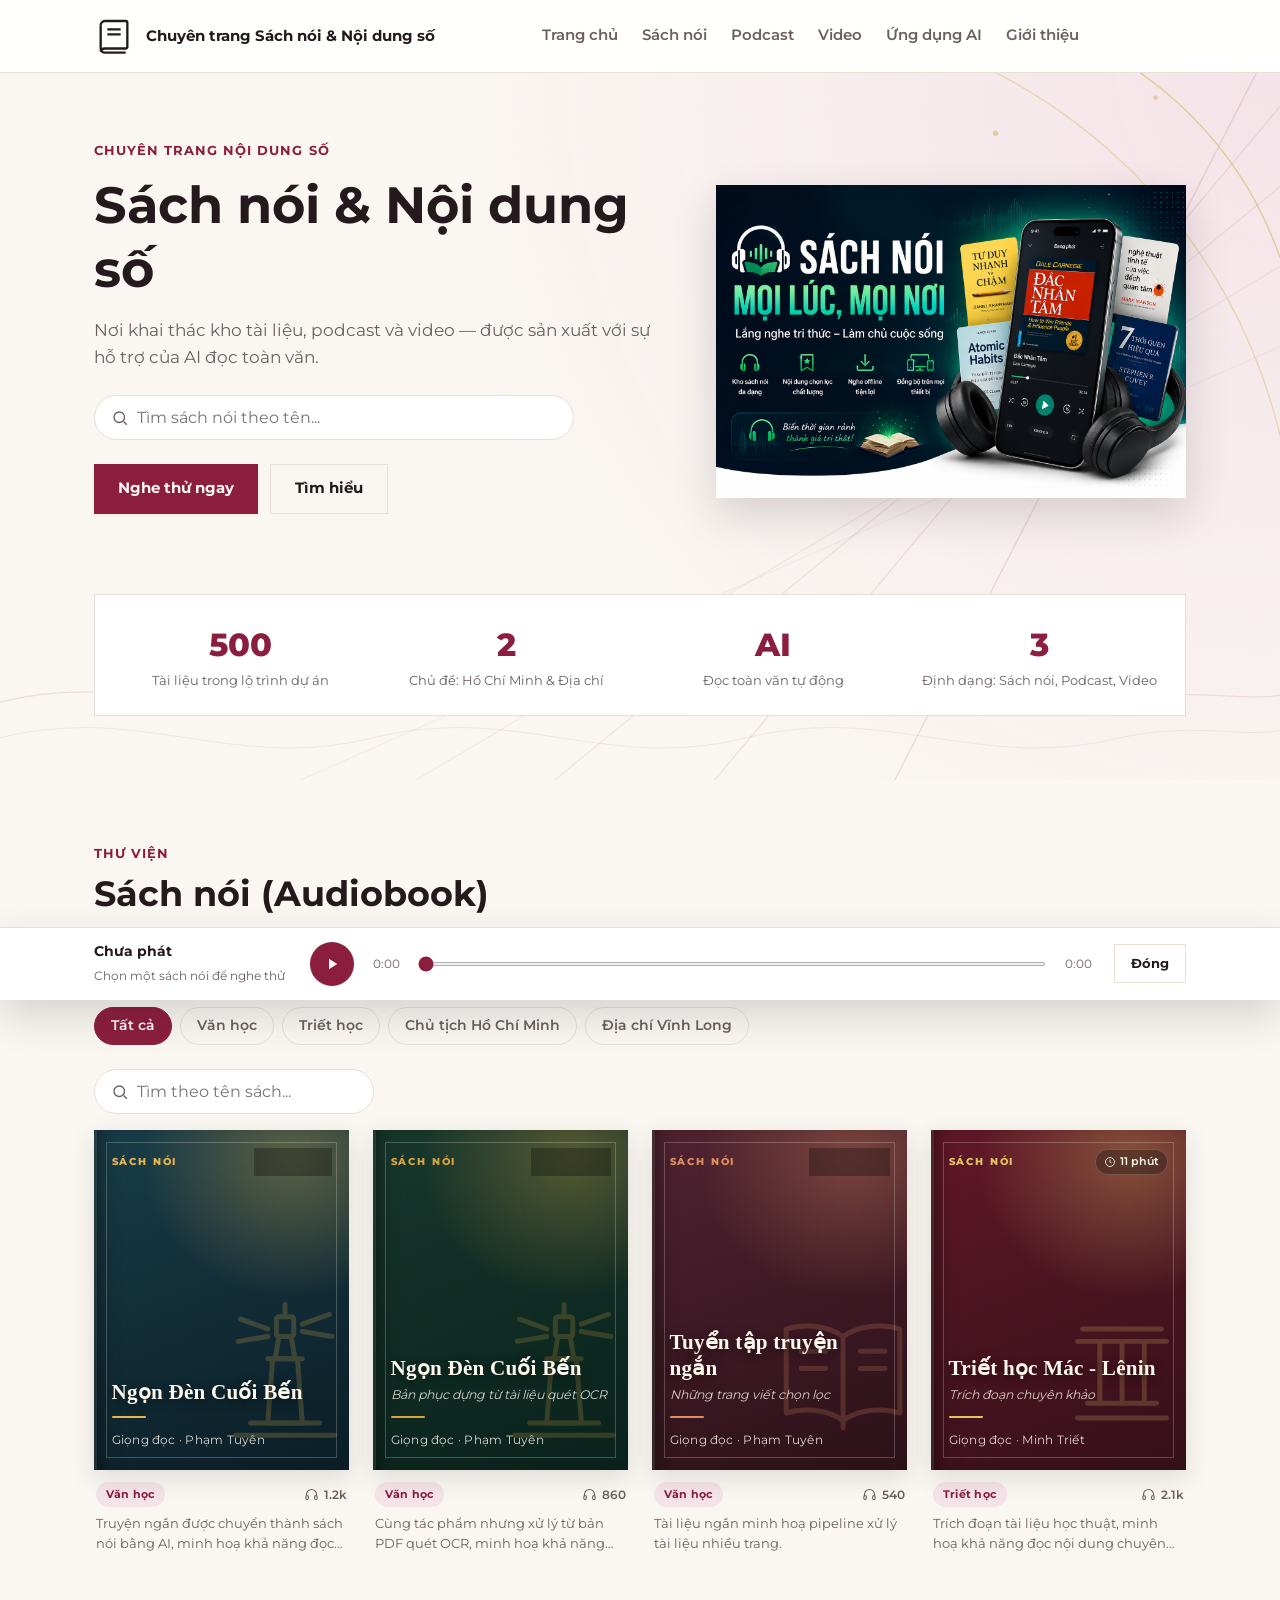
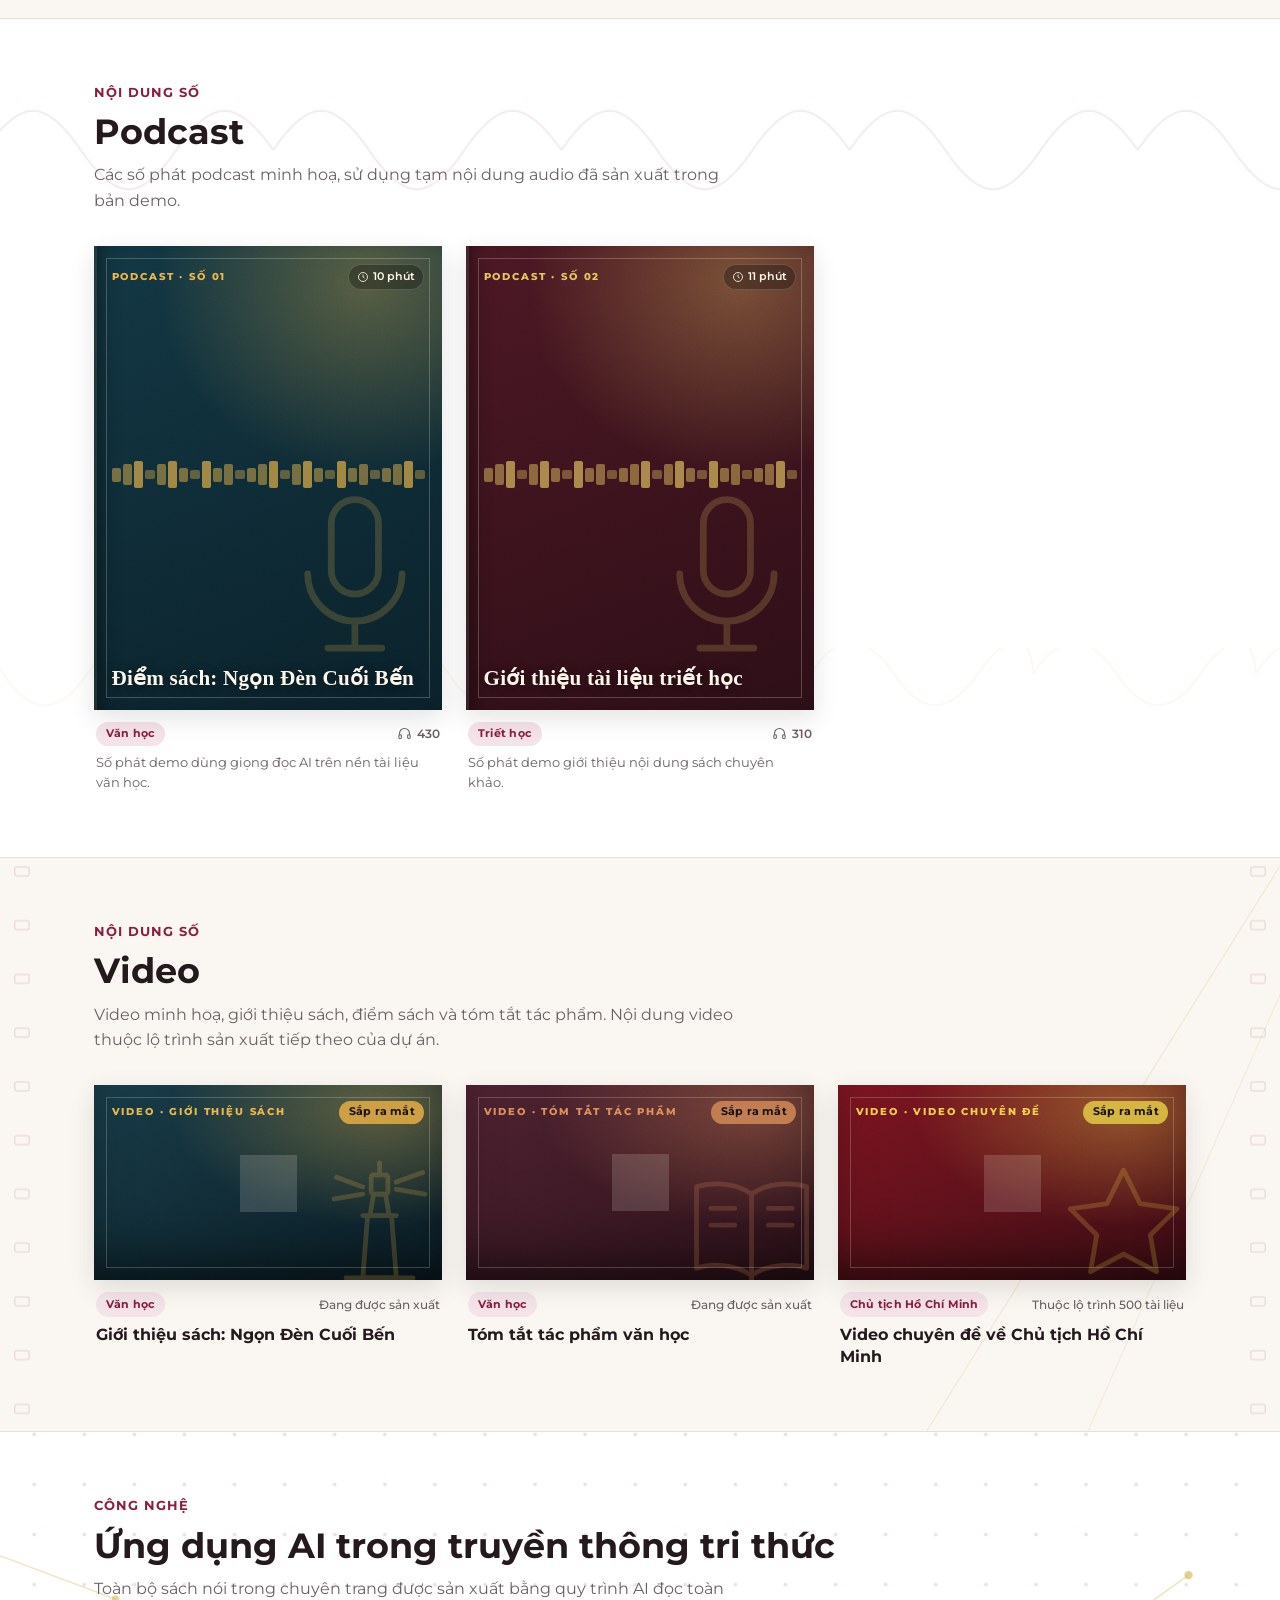
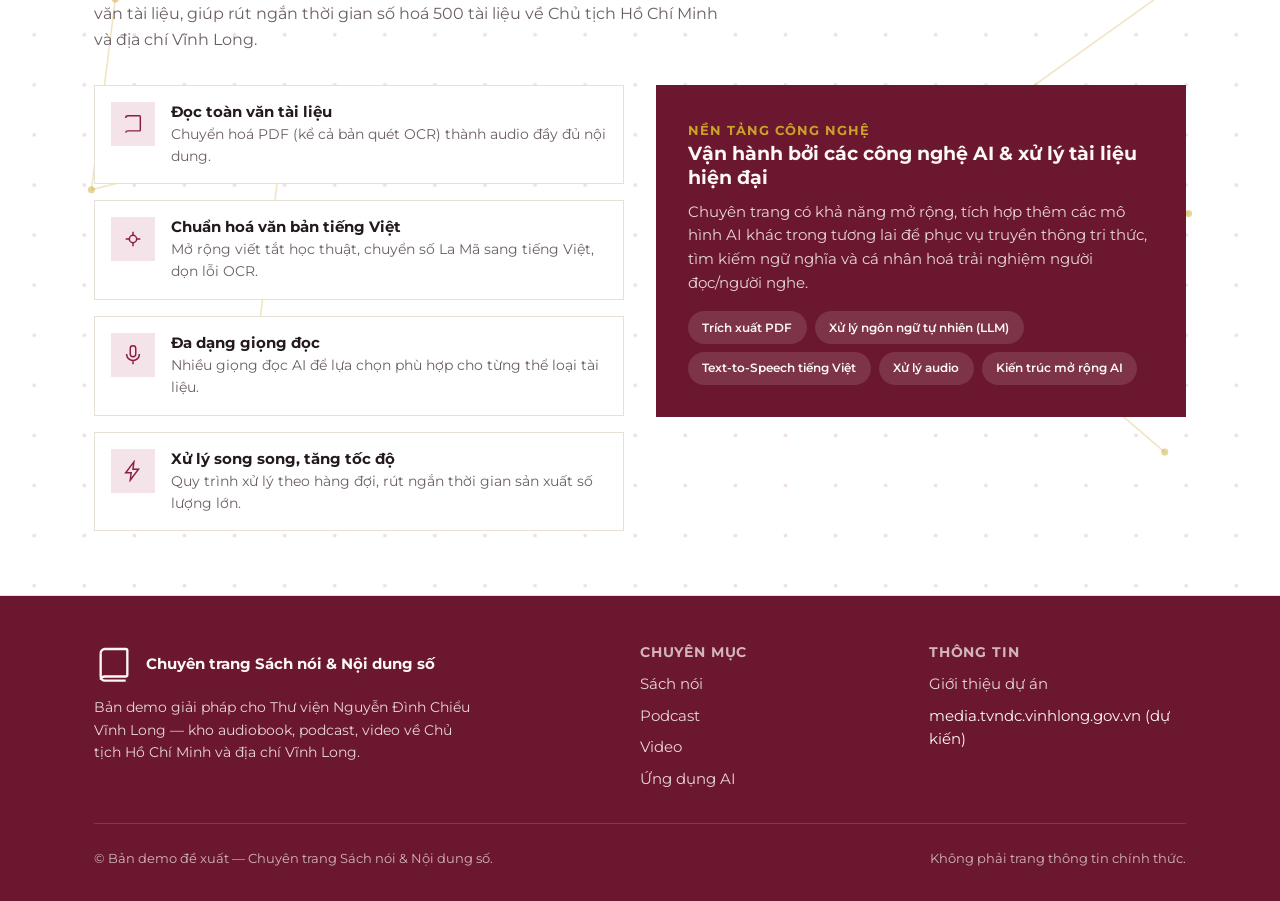
==== client/index.html @ 2b3fe074 "Initial commit: PDF-to-audiobook pipeline + Chuyên trang Sách nói web demo - application/: Python pi" ====
<!doctype html>
<html lang="vi">
  <head>
    <meta charset="UTF-8" />
    <meta name="viewport" content="width=device-width, initial-scale=1.0" />
    <title>Chuyên trang Sách nói & Nội dung số | Thư viện Nguyễn Đình Chiểu Vĩnh Long</title>
    <meta
      name="description"
      content="Bản demo Chuyên trang Sách nói & Nội dung số: thư viện audiobook, podcast, video và ứng dụng AI đọc toàn văn tài liệu."
    />
    <link rel="stylesheet" href="assets/css/base.css" />
    <link rel="stylesheet" href="assets/css/layout.css" />
    <link rel="stylesheet" href="assets/css/components.css" />
    <link rel="stylesheet" href="assets/css/public.css" />
  </head>
  <body>
    <header class="site-header">
      <div class="container">
        <a href="#" class="brand">
          <svg
            class="brand-logo"
            viewBox="0 0 24 24"
            fill="none"
            stroke="currentColor"
            stroke-width="1.4"
          >
            <path d="M4 5.5A2.5 2.5 0 0 1 6.5 3H19a1 1 0 0 1 1 1v14.5a1 1 0 0 1-1 1H6.5A2.5 2.5 0 0 0 4 21.5" />
            <path d="M4 5.5v14A2.5 2.5 0 0 0 6.5 22H19" />
            <path d="M8 8h8M8 11h8" />
          </svg>
          <span class="brand-text">
            <strong>Chuyên trang Sách nói &amp; Nội dung số</strong>
          </span>
        </a>

        <nav class="main-nav" id="main-nav">
          <a href="#trang-chu">Trang chủ</a>
          <a href="#sach-noi">Sách nói</a>
          <a href="#podcast">Podcast</a>
          <a href="#video">Video</a>
          <a href="#ung-dung-ai">Ứng dụng AI</a>
          <a href="#gioi-thieu">Giới thiệu</a>
        </nav>

        <div class="header-actions">
          <button class="nav-toggle" id="nav-toggle" aria-label="Mở menu">
            <svg viewBox="0 0 24 24" fill="none" stroke="currentColor" stroke-width="1.8" width="22" height="22">
              <path d="M4 6h16M4 12h16M4 18h16" />
            </svg>
          </button>
        </div>
      </div>
    </header>

    <main>
      <!-- HERO -->
      <section class="hero" id="trang-chu">
        <div class="section-bg" aria-hidden="true">
          <svg viewBox="0 0 1440 900" preserveAspectRatio="xMidYMid slice" fill="none">
            <g stroke="var(--color-primary)" stroke-width="1.4">
              <path d="M1440,0 L980,900" opacity="0.14" />
              <path d="M1440,90 L760,900" opacity="0.11" />
              <path d="M1440,180 L560,900" opacity="0.09" />
              <path d="M1440,270 L380,900" opacity="0.07" />
              <path d="M1440,360 L220,900" opacity="0.05" />
            </g>
            <g stroke="var(--color-accent)" stroke-width="1.6">
              <path d="M1180,0 A420,420 0 0 1 1440,260" opacity="0.4" />
              <path d="M980,0 A620,620 0 0 1 1440,460" opacity="0.28" />
            </g>
            <g stroke="var(--color-primary)" stroke-width="1.2">
              <path
                d="M0,760 C160,720 260,800 420,760 C580,720 680,800 840,760 C1000,720 1100,800 1260,760 C1340,742 1400,760 1440,752"
                opacity="0.12"
              />
              <path
                d="M0,800 C160,760 260,840 420,800 C580,760 680,840 840,800 C1000,760 1100,840 1260,800 C1340,782 1400,800 1440,792"
                opacity="0.08"
              />
            </g>
            <g fill="var(--color-accent)">
              <circle cx="1120" cy="120" r="3" opacity="0.4" />
              <circle cx="1220" cy="220" r="2" opacity="0.35" />
              <circle cx="1300" cy="80" r="2.5" opacity="0.4" />
              <circle cx="980" cy="180" r="2" opacity="0.3" />
            </g>
          </svg>
        </div>
        <div class="container hero-inner">
          <div class="hero-copy">
            <span class="eyebrow">Chuyên trang nội dung số</span>
            <h1>Sách nói &amp; Nội dung số</h1>
            <p>
              Nơi khai thác kho tài liệu, podcast và video — được sản xuất với sự hỗ trợ của AI
              đọc toàn văn.
            </p>

            <div class="hero-search">
              <div class="search-box">
                <svg viewBox="0 0 24 24" fill="none" stroke="currentColor" stroke-width="1.8">
                  <circle cx="11" cy="11" r="7" />
                  <path d="m21 21-4.3-4.3" />
                </svg>
                <input
                  id="hero-search"
                  type="text"
                  placeholder="Tìm sách nói theo tên..."
                  aria-label="Tìm kiếm sách nói"
                />
              </div>
            </div>

            <div class="hero-actions" style="margin-top: var(--space-6)">
              <a href="#sach-noi" class="btn btn-primary">Nghe thử ngay</a>
              <a href="#ung-dung-ai" class="btn btn-ghost">Tìm hiểu</a>
            </div>
          </div>

          <div class="hero-art">
            <img
              src="assets/img/cover.png"
              alt="Ứng dụng sách nói — nghe tri thức mọi lúc, mọi nơi"
              loading="lazy"
            />
          </div>
        </div>

        <div class="container">
          <div class="stat-banner stat-row">
            <div class="stat-item">
              <div class="stat-value">500</div>
              <div class="stat-label">Tài liệu trong lộ trình dự án</div>
            </div>
            <div class="stat-item">
              <div class="stat-value">2</div>
              <div class="stat-label">Chủ đề: Hồ Chí Minh &amp; Địa chí</div>
            </div>
            <div class="stat-item">
              <div class="stat-value">AI</div>
              <div class="stat-label">Đọc toàn văn tự động</div>
            </div>
            <div class="stat-item">
              <div class="stat-value">3</div>
              <div class="stat-label">Định dạng: Sách nói, Podcast, Video</div>
            </div>
          </div>
        </div>
      </section>

      <!-- SÁCH NÓI -->
      <section id="sach-noi">
        <div class="section-bg" aria-hidden="true">
          <svg viewBox="0 0 1440 640" preserveAspectRatio="xMidYMid slice" fill="none">
            <g stroke="var(--color-primary)" stroke-width="1.3">
              <path d="M-40,120 A160,160 0 0 1 120,-40" opacity="0.10" />
              <path d="M-40,180 A220,220 0 0 1 180,-40" opacity="0.08" />
              <path d="M-40,240 A280,280 0 0 1 240,-40" opacity="0.06" />
            </g>
            <g stroke="var(--color-primary)" stroke-width="1.3">
              <path d="M1480,520 A160,160 0 0 1 1320,680" opacity="0.10" />
              <path d="M1480,460 A220,220 0 0 1 1260,680" opacity="0.08" />
              <path d="M1480,400 A280,280 0 0 1 1200,680" opacity="0.06" />
            </g>
            <g stroke="var(--color-accent)" stroke-width="1">
              <line x1="0" y1="0" x2="0" y2="60" opacity="0.2" />
              <line x1="14" y1="0" x2="14" y2="46" opacity="0.16" />
              <line x1="28" y1="0" x2="28" y2="34" opacity="0.12" />
            </g>
          </svg>
        </div>
        <div class="container">
          <div class="section-head">
            <span class="eyebrow">Thư viện</span>
            <h2 class="section-title">Sách nói (Audiobook)</h2>
          </div>
          <p class="section-subtitle">
            Danh mục sách nói minh hoạ, được sản xuất tự động từ tài liệu PDF bằng
            công nghệ AI đọc toàn văn. Chọn một tựa sách để nghe thử.
          </p>

          <div class="chip-row" id="library-chips"></div>

          <div class="section-toolbar">
            <div class="search-box" style="max-width: 320px">
              <svg viewBox="0 0 24 24" fill="none" stroke="currentColor" stroke-width="1.8">
                <circle cx="11" cy="11" r="7" />
                <path d="m21 21-4.3-4.3" />
              </svg>
              <input
                id="library-search"
                type="text"
                placeholder="Tìm theo tên sách..."
                aria-label="Tìm sách nói"
              />
            </div>
          </div>

          <div class="grid grid-4" id="library-grid"></div>
        </div>
      </section>

      <!-- PODCAST -->
      <section id="podcast" class="section-alt">
        <div class="section-bg" aria-hidden="true">
          <svg viewBox="0 0 1440 640" preserveAspectRatio="xMidYMid slice">
            <defs>
              <pattern id="waveTileA" width="220" height="200" patternUnits="userSpaceOnUse">
                <path
                  d="M0,100 C 27,60 46,60 73,100 C 100,140 119,140 146,100 C 173,60 192,60 220,100"
                  fill="none"
                  stroke="var(--color-primary)"
                  stroke-width="1.6"
                />
              </pattern>
              <pattern id="waveTileB" width="170" height="200" patternUnits="userSpaceOnUse">
                <path
                  d="M0,100 C 21,68 42,68 64,100 C 85,132 106,132 128,100 C 149,68 170,68 170,100"
                  fill="none"
                  stroke="var(--color-accent)"
                  stroke-width="1.4"
                />
              </pattern>
            </defs>
            <rect x="0" y="20" width="1440" height="140" fill="url(#waveTileA)" opacity="0.09" />
            <rect x="0" y="480" width="1440" height="140" fill="url(#waveTileB)" opacity="0.08" />
          </svg>
        </div>
        <div class="container">
          <div class="section-head">
            <span class="eyebrow">Nội dung số</span>
            <h2 class="section-title">Podcast</h2>
          </div>
          <p class="section-subtitle">
            Các số phát podcast minh hoạ, sử dụng tạm nội dung audio đã sản xuất
            trong bản demo.
          </p>

          <div class="grid grid-3" id="podcast-grid"></div>
        </div>
      </section>

      <!-- VIDEO -->
      <section id="video">
        <div class="section-bg" aria-hidden="true">
          <svg viewBox="0 0 1440 640" preserveAspectRatio="xMidYMid slice">
            <defs>
              <pattern id="sprocket" width="60" height="60" patternUnits="userSpaceOnUse">
                <rect
                  x="22"
                  y="10"
                  width="16"
                  height="10"
                  rx="2"
                  fill="none"
                  stroke="var(--color-primary)"
                  stroke-width="1.2"
                />
              </pattern>
            </defs>
            <rect x="0" y="0" width="60" height="640" fill="url(#sprocket)" opacity="0.18" />
            <rect x="1380" y="0" width="60" height="640" fill="url(#sprocket)" opacity="0.18" />
            <g stroke="var(--color-accent)" stroke-width="1.4">
              <path d="M1440,0 L1040,640" opacity="0.16" />
              <path d="M1440,140 L1220,640" opacity="0.12" />
            </g>
          </svg>
        </div>
        <div class="container">
          <div class="section-head">
            <span class="eyebrow">Nội dung số</span>
            <h2 class="section-title">Video</h2>
          </div>
          <p class="section-subtitle">
            Video minh hoạ, giới thiệu sách, điểm sách và tóm tắt tác phẩm.
            Nội dung video thuộc lộ trình sản xuất tiếp theo của dự án.
          </p>

          <div class="grid grid-3" id="video-grid"></div>
        </div>
      </section>

      <!-- ỨNG DỤNG AI -->
      <section id="ung-dung-ai" class="section-alt">
        <div class="section-bg" aria-hidden="true">
          <svg viewBox="0 0 1440 640" preserveAspectRatio="xMidYMid slice">
            <defs>
              <pattern id="dotGrid" width="42" height="42" patternUnits="userSpaceOnUse">
                <circle cx="2" cy="2" r="1.6" fill="var(--color-primary)" />
              </pattern>
            </defs>
            <rect x="0" y="0" width="1440" height="640" fill="url(#dotGrid)" opacity="0.14" />
            <g stroke="var(--color-accent)" stroke-width="1.3" fill="none">
              <path d="M120,80 L280,140 L260,300 L420,260 L400,420" opacity="0.28" />
              <path d="M1180,120 L1040,220 L1180,320 L1020,400 L1160,520" opacity="0.28" />
            </g>
            <g fill="var(--color-accent)">
              <circle cx="120" cy="80" r="3.5" opacity="0.5" />
              <circle cx="280" cy="140" r="3" opacity="0.45" />
              <circle cx="260" cy="300" r="3" opacity="0.45" />
              <circle cx="420" cy="260" r="3" opacity="0.45" />
              <circle cx="400" cy="420" r="3" opacity="0.45" />
              <circle cx="1180" cy="120" r="3.5" opacity="0.5" />
              <circle cx="1040" cy="220" r="3" opacity="0.45" />
              <circle cx="1180" cy="320" r="3" opacity="0.45" />
              <circle cx="1020" cy="400" r="3" opacity="0.45" />
              <circle cx="1160" cy="520" r="3" opacity="0.45" />
            </g>
          </svg>
        </div>
        <div class="container">
          <div class="section-head">
            <span class="eyebrow">Công nghệ</span>
            <h2 class="section-title">Ứng dụng AI trong truyền thông tri thức</h2>
          </div>
          <p class="section-subtitle">
            Toàn bộ sách nói trong chuyên trang được sản xuất bằng quy trình AI
            đọc toàn văn tài liệu, giúp rút ngắn thời gian số hoá 500 tài liệu về
            Chủ tịch Hồ Chí Minh và địa chí Vĩnh Long.
          </p>

          <div class="ai-section">
            <div class="ai-feature-list">
              <div class="ai-feature">
                <div class="icon-badge">
                  <svg viewBox="0 0 24 24" fill="none" stroke="currentColor" stroke-width="1.6">
                    <path d="M4 5.5A2.5 2.5 0 0 1 6.5 3H19a1 1 0 0 1 1 1v14.5a1 1 0 0 1-1 1H6.5A2.5 2.5 0 0 0 4 21.5" />
                  </svg>
                </div>
                <div>
                  <h4>Đọc toàn văn tài liệu</h4>
                  <p>Chuyển hoá PDF (kể cả bản quét OCR) thành audio đầy đủ nội dung.</p>
                </div>
              </div>

              <div class="ai-feature">
                <div class="icon-badge">
                  <svg viewBox="0 0 24 24" fill="none" stroke="currentColor" stroke-width="1.6">
                    <path d="M12 4v4M12 16v4M4 12h4M16 12h4" />
                    <circle cx="12" cy="12" r="4" />
                  </svg>
                </div>
                <div>
                  <h4>Chuẩn hoá văn bản tiếng Việt</h4>
                  <p>Mở rộng viết tắt học thuật, chuyển số La Mã sang tiếng Việt, dọn lỗi OCR.</p>
                </div>
              </div>

              <div class="ai-feature">
                <div class="icon-badge">
                  <svg viewBox="0 0 24 24" fill="none" stroke="currentColor" stroke-width="1.6">
                    <rect x="9" y="2" width="6" height="12" rx="3" />
                    <path d="M5 11a7 7 0 0 0 14 0M12 18v4" />
                  </svg>
                </div>
                <div>
                  <h4>Đa dạng giọng đọc</h4>
                  <p>Nhiều giọng đọc AI để lựa chọn phù hợp cho từng thể loại tài liệu.</p>
                </div>
              </div>

              <div class="ai-feature">
                <div class="icon-badge">
                  <svg viewBox="0 0 24 24" fill="none" stroke="currentColor" stroke-width="1.6">
                    <path d="M13 2 4 14h6l-1 8 9-12h-6z" />
                  </svg>
                </div>
                <div>
                  <h4>Xử lý song song, tăng tốc độ</h4>
                  <p>Quy trình xử lý theo hàng đợi, rút ngắn thời gian sản xuất số lượng lớn.</p>
                </div>
              </div>
            </div>

            <div class="ai-panel">
              <span class="eyebrow" style="color: var(--color-accent)">Nền tảng công nghệ</span>
              <h3>Vận hành bởi các công nghệ AI &amp; xử lý tài liệu hiện đại</h3>
              <p>
                Chuyên trang có khả năng mở rộng, tích hợp thêm các mô hình AI khác
                trong tương lai để phục vụ truyền thông tri thức, tìm kiếm ngữ nghĩa
                và cá nhân hoá trải nghiệm người đọc/người nghe.
              </p>
              <div class="tech-pill-row">
                <span class="tech-pill">Trích xuất PDF</span>
                <span class="tech-pill">Xử lý ngôn ngữ tự nhiên (LLM)</span>
                <span class="tech-pill">Text-to-Speech tiếng Việt</span>
                <span class="tech-pill">Xử lý audio</span>
                <span class="tech-pill">Kiến trúc mở rộng AI</span>
              </div>
            </div>
          </div>
        </div>
      </section>

      <!-- GIỚI THIỆU -->
      <!-- <section id="gioi-thieu">
        <div class="section-bg" aria-hidden="true">
          <svg viewBox="0 0 1440 640" preserveAspectRatio="xMidYMid slice" fill="none">
            <g stroke="var(--color-primary)" stroke-width="1.3">
              <path
                d="M-60,520 C60,460 140,560 260,500 C380,440 460,540 580,500 C700,460 780,520 860,480"
                opacity="0.1"
              />
              <path
                d="M-60,570 C60,510 140,610 260,550 C380,490 460,590 580,550 C700,510 780,570 860,530"
                opacity="0.08"
              />
              <path
                d="M-60,620 C60,560 140,660 260,600 C380,540 460,640 580,600 C700,560 780,620 860,580"
                opacity="0.06"
              />
            </g>
            <g stroke="var(--color-accent)" stroke-width="1.2">
              <circle cx="1220" cy="140" r="4" opacity="0.3" fill="var(--color-accent)" />
              <circle cx="1220" cy="140" r="40" opacity="0.22" />
              <circle cx="1220" cy="140" r="70" opacity="0.14" />
            </g>
          </svg>
        </div>
        <div class="container">
          <div class="section-head">
            <span class="eyebrow">Về chuyên trang</span>
            <h2 class="section-title">Giới thiệu</h2>
          </div>

          <div class="about-grid">
            <div>
              <p>
                Chuyên trang Sách nói &amp; Nội dung số là hạng mục thuộc dự án số hoá
                của Thư viện Nguyễn Đình Chiểu Vĩnh Long, hướng tới xây dựng kho nội
                dung đa phương tiện (audiobook, podcast, video) về Chủ tịch Hồ Chí
                Minh và địa chí Vĩnh Long, phục vụ nhu cầu tra cứu và học tập của
                cộng đồng.
              </p>
              <p>
                Địa chỉ chuyên trang dự kiến:
                <strong>media.tvndc.vinhlong.gov.vn</strong>
              </p>
            </div>

            <div class="notice-box">
              <strong>Lưu ý:</strong> Đây là bản demo/đề xuất giải pháp, được xây dựng
              để minh hoạ ý tưởng và công nghệ. Đây không phải là cổng thông tin chính
              thức của Thư viện Nguyễn Đình Chiểu Vĩnh Long hay bất kỳ cơ quan nhà
              nước nào. Toàn bộ nội dung, số liệu thống kê hiển thị trong trang chỉ
              mang tính minh hoạ.
            </div>
          </div>
        </div>
      </section> -->
    </main>

    <footer class="site-footer">
      <div class="container">
        <div class="footer-grid">
          <div>
            <div class="brand" style="margin-bottom: var(--space-3)">
              <svg class="brand-logo" viewBox="0 0 24 24" fill="none" stroke="currentColor" stroke-width="1.4">
                <path d="M4 5.5A2.5 2.5 0 0 1 6.5 3H19a1 1 0 0 1 1 1v14.5a1 1 0 0 1-1 1H6.5A2.5 2.5 0 0 0 4 21.5" />
                <path d="M4 5.5v14A2.5 2.5 0 0 0 6.5 22H19" />
              </svg>
              <span class="brand-text">
                <strong>Chuyên trang Sách nói &amp; Nội dung số</strong>
              </span>
            </div>
            <p style="opacity: 0.85; font-size: 0.88rem; max-width: 380px">
              Bản demo giải pháp cho Thư viện Nguyễn Đình Chiểu Vĩnh Long — kho
              audiobook, podcast, video về Chủ tịch Hồ Chí Minh và địa chí Vĩnh Long.
            </p>
          </div>

          <div>
            <h4>Chuyên mục</h4>
            <ul>
              <li><a href="#sach-noi">Sách nói</a></li>
              <li><a href="#podcast">Podcast</a></li>
              <li><a href="#video">Video</a></li>
              <li><a href="#ung-dung-ai">Ứng dụng AI</a></li>
            </ul>
          </div>

          <div>
            <h4>Thông tin</h4>
            <ul>
              <li><a href="#gioi-thieu">Giới thiệu dự án</a></li>
              <li>media.tvndc.vinhlong.gov.vn (dự kiến)</li>
            </ul>
          </div>
        </div>

        <div class="footer-note">
          <span>© Bản demo đề xuất — Chuyên trang Sách nói &amp; Nội dung số.</span>
          <span>Không phải trang thông tin chính thức.</span>
        </div>
      </div>
    </footer>

    <!-- Thanh phát audio cố định -->
    <div class="player-bar" id="player-bar">
      <div class="player-inner">
        <div class="player-info">
          <strong id="player-title">Chưa phát</strong>
          <span id="player-subtitle">Chọn một sách nói để nghe thử</span>
        </div>
        <div class="player-controls">
          <button class="btn btn-icon btn-primary" id="player-play" aria-label="Phát/Tạm dừng">
            <svg viewBox="0 0 24 24" fill="currentColor" width="18" height="18">
              <path d="M8 5v14l11-7z" />
            </svg>
          </button>
          <span class="player-time" id="player-current">0:00</span>
          <input type="range" class="player-seek" id="player-seek" value="0" min="0" max="100" />
          <span class="player-time" id="player-duration">0:00</span>
        </div>
        <button class="btn btn-ghost btn-sm player-close" id="player-close">Đóng</button>
      </div>
      <audio id="player-audio"></audio>
    </div>

    <script src="assets/js/data.js"></script>
    <script src="assets/js/player.js"></script>
    <script src="assets/js/public.js"></script>
  </body>
</html>
---- client/assets/css/base.css ----
/* Montserrat (self-hosted variable font, Latin + Vietnamese) */
@font-face {
  font-family: "Montserrat";
  font-style: normal;
  font-weight: 100 900;
  font-display: swap;
  src: url("../fonts/montserrat-vietnamese.woff2") format("woff2");
  unicode-range: U+0102-0103, U+0110-0111, U+0128-0129, U+0168-0169, U+01A0-01A1,
    U+01AF-01B0, U+0300-0301, U+0303-0304, U+0308-0309, U+0323, U+0329,
    U+1EA0-1EF9, U+20AB;
}

@font-face {
  font-family: "Montserrat";
  font-style: normal;
  font-weight: 100 900;
  font-display: swap;
  src: url("../fonts/montserrat-latin.woff2") format("woff2");
  unicode-range: U+0000-00FF, U+0131, U+0152-0153, U+02BB-02BC, U+02C6, U+02DA,
    U+02DC, U+0304, U+0308, U+0329, U+2000-206F, U+20AC, U+2122, U+2191, U+2193,
    U+2212, U+2215, U+FEFF, U+FFFD;
}

/* Reset */
*,
*::before,
*::after {
  box-sizing: border-box;
  margin: 0;
  padding: 0;
}

html {
  scroll-behavior: smooth;
}

img,
svg {
  display: block;
  max-width: 100%;
}

button {
  font: inherit;
  cursor: pointer;
  border: none;
  background: none;
  color: inherit;
}

a {
  color: inherit;
  text-decoration: none;
}

ul {
  list-style: none;
}

input,
select {
  font: inherit;
}

/* Design tokens */
:root {
  --color-primary: #8b1e3f;
  --color-primary-dark: #6b1730;
  --color-primary-light: #f4e3e8;
  --color-accent: #c9a227;
  --color-accent-dark: #a3801a;

  --color-bg: #faf7f2;
  --color-surface: #ffffff;
  --color-border: #e7e0d6;

  --color-text: #241a1d;
  --color-text-muted: #6b5f62;
  --color-text-inverse: #fdf9f2;

  /* Bo góc chỉ giữ cho: search bar, nút play tròn, badge/chip nhỏ (đều dùng giá trị cứng 999px/50%) */
  --radius-sm: 0;
  --radius-md: 0;
  --radius-lg: 0;

  --shadow-sm: 0 1px 3px rgba(36, 26, 29, 0.08);
  --shadow-md: 0 8px 24px rgba(36, 26, 29, 0.12);
  --shadow-lg: 0 16px 40px rgba(36, 26, 29, 0.16);

  --space-1: 0.25rem;
  --space-2: 0.5rem;
  --space-3: 0.75rem;
  --space-4: 1rem;
  --space-6: 1.5rem;
  --space-8: 2rem;
  --space-12: 3rem;
  --space-16: 4rem;

  --container-width: 1140px;

  --font-base:
    "Montserrat", system-ui, -apple-system, "Segoe UI", Roboto,
    "Helvetica Neue", Arial, sans-serif;
}

@media (prefers-color-scheme: dark) {
  :root {
    --color-bg: #1c1517;
    --color-surface: #241a1d;
    --color-border: #3a2c2f;
    --color-text: #f4ece8;
    --color-text-muted: #b8a9ac;
    --color-primary-light: #3a232a;
  }
}

:root[data-theme="dark"] {
  --color-bg: #1c1517;
  --color-surface: #241a1d;
  --color-border: #3a2c2f;
  --color-text: #f4ece8;
  --color-text-muted: #b8a9ac;
  --color-primary-light: #3a232a;
}

:root[data-theme="light"] {
  --color-bg: #faf7f2;
  --color-surface: #ffffff;
  --color-border: #e7e0d6;
  --color-text: #241a1d;
  --color-text-muted: #6b5f62;
  --color-primary-light: #f4e3e8;
}

body {
  font-family: var(--font-base);
  background: var(--color-bg);
  color: var(--color-text);
  line-height: 1.6;
  -webkit-font-smoothing: antialiased;
}

h1,
h2,
h3,
h4 {
  line-height: 1.25;
  font-weight: 700;
}

.section-title {
  font-size: clamp(1.5rem, 1.2rem + 1.2vw, 2.25rem);
  margin-bottom: var(--space-2);
}

.section-subtitle {
  color: var(--color-text-muted);
  max-width: 640px;
  margin-bottom: var(--space-8);
}

.section-head {
  display: flex;
  flex-direction: column;
  align-items: flex-start;
  gap: var(--space-2);
}

.eyebrow {
  display: inline-block;
  font-size: 0.8rem;
  font-weight: 700;
  letter-spacing: 0.08em;
  text-transform: uppercase;
  color: var(--color-primary);
}
---- client/assets/css/layout.css ----
.container {
  width: 100%;
  max-width: var(--container-width);
  margin: 0 auto;
  padding: 0 var(--space-6);
  position: relative;
  z-index: 1;
}

section {
  position: relative;
  padding: var(--space-16) 0;
}

/* Abstract line-art decor layer, one per section, sits behind .container */
.section-bg {
  position: absolute;
  inset: 0;
  z-index: 0;
  overflow: hidden;
  pointer-events: none;
}

.section-bg svg {
  position: absolute;
  inset: 0;
  width: 100%;
  height: 100%;
}

/* Header */
.site-header {
  position: sticky;
  top: 0;
  z-index: 100;
  background: color-mix(in srgb, var(--color-surface) 92%, transparent);
  backdrop-filter: blur(8px);
  border-bottom: 1px solid var(--color-border);
}

.site-header .container {
  display: flex;
  align-items: center;
  justify-content: space-between;
  gap: var(--space-4);
  height: 72px;
}

.brand {
  display: flex;
  align-items: center;
  gap: var(--space-3);
  font-weight: 700;
}

.brand-logo {
  width: 40px;
  height: 40px;
  flex-shrink: 0;
}

.brand-text {
  display: flex;
  flex-direction: column;
  line-height: 1.2;
}

.brand-text strong {
  font-size: 0.95rem;
}

.brand-text span {
  font-size: 0.72rem;
  color: var(--color-text-muted);
  font-weight: 500;
}

.main-nav {
  display: flex;
  align-items: center;
  gap: var(--space-6);
}

.main-nav a {
  font-size: 0.92rem;
  font-weight: 600;
  color: var(--color-text-muted);
  white-space: nowrap;
}

.main-nav a:hover,
.main-nav a:focus-visible {
  color: var(--color-primary);
}

.header-actions {
  display: flex;
  align-items: center;
  gap: var(--space-3);
}

.nav-toggle {
  display: none;
  width: 40px;
  height: 40px;
  align-items: center;
  justify-content: center;
  border-radius: var(--radius-sm);
}

.nav-toggle:hover {
  background: var(--color-primary-light);
}

@media (max-width: 860px) {
  .main-nav {
    position: fixed;
    top: 72px;
    left: 0;
    right: 0;
    flex-direction: column;
    align-items: stretch;
    background: var(--color-surface);
    border-bottom: 1px solid var(--color-border);
    padding: var(--space-4) var(--space-6);
    gap: var(--space-1);
    transform: translateY(-8px);
    opacity: 0;
    pointer-events: none;
    transition:
      transform 0.18s ease,
      opacity 0.18s ease;
  }

  .main-nav.is-open {
    transform: translateY(0);
    opacity: 1;
    pointer-events: auto;
  }

  .main-nav a {
    padding: var(--space-3) 0;
    border-bottom: 1px solid var(--color-border);
  }

  .nav-toggle {
    display: inline-flex;
  }
}

/* Footer */
.site-footer {
  background: var(--color-primary-dark);
  color: var(--color-text-inverse);
  padding: var(--space-12) 0 var(--space-8);
}

.site-footer a {
  color: var(--color-text-inverse);
  opacity: 0.85;
}

.site-footer a:hover {
  opacity: 1;
  text-decoration: underline;
}

.footer-grid {
  display: grid;
  grid-template-columns: 2fr 1fr 1fr;
  gap: var(--space-8);
  padding-bottom: var(--space-8);
  border-bottom: 1px solid rgba(253, 249, 242, 0.15);
}

.footer-grid h4 {
  font-size: 0.85rem;
  text-transform: uppercase;
  letter-spacing: 0.06em;
  margin-bottom: var(--space-3);
  opacity: 0.7;
}

.footer-grid ul {
  display: flex;
  flex-direction: column;
  gap: var(--space-2);
  font-size: 0.92rem;
}

.footer-note {
  padding-top: var(--space-6);
  font-size: 0.82rem;
  opacity: 0.7;
  display: flex;
  flex-wrap: wrap;
  gap: var(--space-4);
  justify-content: space-between;
}

@media (max-width: 720px) {
  .footer-grid {
    grid-template-columns: 1fr;
  }
}

/* Generic grid helpers */
.grid {
  display: grid;
  gap: var(--space-6);
}

.grid-3 {
  grid-template-columns: repeat(3, 1fr);
}

.grid-4 {
  grid-template-columns: repeat(4, 1fr);
}

@media (max-width: 960px) {
  .grid-3,
  .grid-4 {
    grid-template-columns: repeat(2, 1fr);
  }
}

@media (max-width: 600px) {
  .grid-3,
  .grid-4 {
    grid-template-columns: 1fr;
  }

  .container {
    padding: 0 var(--space-4);
  }

  section {
    padding: var(--space-12) 0;
  }
}
---- client/assets/css/components.css ----
/* Buttons */
.btn {
  display: inline-flex;
  align-items: center;
  justify-content: center;
  gap: var(--space-2);
  padding: 0.75rem 1.5rem;
  border-radius: var(--radius-md);
  font-weight: 700;
  font-size: 0.92rem;
  transition:
    transform 0.12s ease,
    box-shadow 0.12s ease,
    background 0.12s ease;
  white-space: nowrap;
}

.btn:active {
  transform: translateY(1px);
}

.btn-primary {
  background: var(--color-primary);
  color: var(--color-text-inverse);
  box-shadow: var(--shadow-sm);
}

.btn-primary:hover {
  background: var(--color-primary-dark);
  box-shadow: var(--shadow-md);
}

.btn-ghost {
  background: transparent;
  border: 1px solid var(--color-border);
  color: var(--color-text);
}

.btn-ghost:hover {
  border-color: var(--color-primary);
  color: var(--color-primary);
}

.btn-sm {
  padding: 0.5rem 1rem;
  font-size: 0.82rem;
}

.btn-icon {
  width: 44px;
  height: 44px;
  border-radius: 50%;
  padding: 0;
  flex-shrink: 0;
}

/* Badge */
.badge {
  display: inline-flex;
  align-items: center;
  gap: var(--space-1);
  padding: 0.2rem 0.65rem;
  border-radius: 999px;
  font-size: 0.72rem;
  font-weight: 700;
  letter-spacing: 0.02em;
  background: var(--color-primary-light);
  color: var(--color-primary);
}

.badge-accent {
  background: color-mix(in srgb, var(--color-accent) 18%, transparent);
  color: var(--color-accent-dark);
}

.badge-muted {
  background: var(--color-border);
  color: var(--color-text-muted);
}

/* Card */
.card {
  background: var(--color-surface);
  border: 1px solid var(--color-border);
  border-radius: var(--radius-lg);
  overflow: hidden;
  box-shadow: var(--shadow-sm);
  transition:
    transform 0.15s ease,
    box-shadow 0.15s ease;
}

.card:hover {
  transform: translateY(-3px);
  box-shadow: var(--shadow-md);
}

.card-cover {
  aspect-ratio: 4 / 3;
  background: linear-gradient(
    135deg,
    var(--color-primary-light),
    var(--color-border)
  );
  display: flex;
  align-items: center;
  justify-content: center;
  color: var(--color-primary);
  position: relative;
}

.card-cover svg {
  width: 48px;
  height: 48px;
  opacity: 0.6;
}

.card-cover .badge {
  position: absolute;
  top: var(--space-3);
  left: var(--space-3);
}

.card-body {
  padding: var(--space-4) var(--space-5);
  display: flex;
  flex-direction: column;
  gap: var(--space-2);
}

.card-body h3 {
  font-size: 1.02rem;
}

.card-body p {
  color: var(--color-text-muted);
  font-size: 0.88rem;
}

.card-meta {
  display: flex;
  align-items: center;
  justify-content: space-between;
  font-size: 0.8rem;
  color: var(--color-text-muted);
  margin-top: var(--space-2);
}

.card-play {
  display: flex;
  align-items: center;
  gap: var(--space-2);
  width: 100%;
  padding: 0.6rem var(--space-4);
  border-radius: var(--radius-sm);
  border: 1px solid var(--color-border);
  font-weight: 600;
  font-size: 0.85rem;
  margin-top: var(--space-1);
}

.card-play:hover {
  background: var(--color-primary-light);
  border-color: var(--color-primary);
  color: var(--color-primary);
}

.card-play svg {
  width: 16px;
  height: 16px;
}

.card.is-playing {
  border-color: var(--color-primary);
  box-shadow: 0 0 0 2px var(--color-primary-light);
}

/* Stat */
.stat-row {
  display: grid;
  grid-template-columns: repeat(4, 1fr);
  gap: var(--space-6);
}

.stat-item {
  text-align: center;
}

.stat-value {
  font-size: clamp(1.5rem, 1.2rem + 1vw, 2.2rem);
  font-weight: 800;
  color: var(--color-primary);
}

.stat-label {
  font-size: 0.82rem;
  color: var(--color-text-muted);
}

@media (max-width: 700px) {
  .stat-row {
    grid-template-columns: repeat(2, 1fr);
  }
}

/* Sticky audio player */
.player-bar {
  position: fixed;
  left: 0;
  right: 0;
  bottom: -100px;
  z-index: 200;
  background: var(--color-surface);
  border-top: 1px solid var(--color-border);
  box-shadow: var(--shadow-lg);
  transition: bottom 0.25s ease;
}

.player-bar.is-active {
  bottom: 0;
}

.player-inner {
  max-width: var(--container-width);
  margin: 0 auto;
  padding: var(--space-3) var(--space-6);
  display: flex;
  align-items: center;
  gap: var(--space-4);
}

.player-info {
  min-width: 0;
  flex: 0 0 200px;
}

.player-info strong {
  display: block;
  font-size: 0.88rem;
  white-space: nowrap;
  overflow: hidden;
  text-overflow: ellipsis;
}

.player-info span {
  font-size: 0.76rem;
  color: var(--color-text-muted);
}

.player-controls {
  display: flex;
  align-items: center;
  gap: var(--space-3);
  flex: 1;
  min-width: 0;
}

.player-time {
  font-size: 0.76rem;
  color: var(--color-text-muted);
  min-width: 40px;
  text-align: center;
}

.player-seek {
  flex: 1;
  height: 4px;
  border-radius: 999px;
  background: var(--color-border);
  accent-color: var(--color-primary);
}

.player-close {
  flex-shrink: 0;
}

@media (max-width: 700px) {
  .player-info {
    display: none;
  }
}

/* Table (admin) */
.data-table {
  width: 100%;
  border-collapse: collapse;
  font-size: 0.88rem;
}

.data-table th,
.data-table td {
  padding: var(--space-3) var(--space-4);
  text-align: left;
  border-bottom: 1px solid var(--color-border);
}

.data-table th {
  font-size: 0.75rem;
  text-transform: uppercase;
  letter-spacing: 0.04em;
  color: var(--color-text-muted);
}

.data-table tbody tr:hover {
  background: var(--color-primary-light);
}

.row-actions {
  display: flex;
  gap: var(--space-2);
}

/* Progress */
.progress-track {
  height: 8px;
  border-radius: 999px;
  background: var(--color-border);
  overflow: hidden;
}

.progress-fill {
  height: 100%;
  background: var(--color-primary);
  border-radius: 999px;
  transition: width 0.3s ease;
}

/* Panel (admin cards) */
.panel {
  background: var(--color-surface);
  border: 1px solid var(--color-border);
  border-radius: var(--radius-lg);
  padding: var(--space-6);
  box-shadow: var(--shadow-sm);
}

.panel-head {
  display: flex;
  align-items: center;
  justify-content: space-between;
  margin-bottom: var(--space-4);
}

.panel-head h3 {
  font-size: 1rem;
}

/* Form */
.field {
  display: flex;
  flex-direction: column;
  gap: var(--space-1);
  margin-bottom: var(--space-4);
}

.field label {
  font-size: 0.82rem;
  font-weight: 600;
  color: var(--color-text-muted);
}

.field input[type="text"],
.field input[type="password"],
.field input[type="file"],
.field select {
  padding: 0.65rem var(--space-3);
  border: 1px solid var(--color-border);
  border-radius: var(--radius-sm);
  background: var(--color-bg);
  color: var(--color-text);
}

.field input:focus,
.field select:focus {
  outline: 2px solid var(--color-primary);
  outline-offset: 1px;
}

/* Search box */
.search-box {
  display: flex;
  align-items: center;
  gap: var(--space-2);
  background: var(--color-surface);
  border: 1px solid var(--color-border);
  border-radius: 999px;
  padding: 0.55rem 1rem;
}

.search-box svg {
  width: 18px;
  height: 18px;
  color: var(--color-text-muted);
  flex-shrink: 0;
}

.search-box input {
  border: none;
  background: none;
  width: 100%;
  color: var(--color-text);
}

.search-box input:focus {
  outline: none;
}

/* Filter chips */
.chip-row {
  display: flex;
  flex-wrap: wrap;
  gap: var(--space-2);
  margin-bottom: var(--space-6);
}

.chip {
  padding: 0.45rem 1rem;
  border-radius: 999px;
  border: 1px solid var(--color-border);
  font-size: 0.85rem;
  font-weight: 600;
  color: var(--color-text-muted);
}

.chip:hover {
  border-color: var(--color-primary);
  color: var(--color-primary);
}

.chip.is-active {
  background: var(--color-primary);
  border-color: var(--color-primary);
  color: var(--color-text-inverse);
}

.empty-note {
  padding: var(--space-6);
  text-align: center;
  color: var(--color-text-muted);
  font-size: 0.9rem;
  border: 1px dashed var(--color-border);
  border-radius: var(--radius-md);
}
---- client/assets/css/public.css ----
/* Hero */
.hero {
  padding-top: var(--space-16);
  background:
    radial-gradient(
      circle at top right,
      var(--color-primary-light),
      transparent 60%
    ),
    var(--color-bg);
}

.hero-inner {
  display: grid;
  grid-template-columns: 1.1fr 0.9fr;
  gap: var(--space-12);
  align-items: center;
}

.hero-copy .eyebrow {
  margin-bottom: var(--space-3);
}

.hero-copy h1 {
  font-size: clamp(2rem, 1.5rem + 2.2vw, 3.2rem);
  margin-bottom: var(--space-4);
}

.hero-copy p {
  color: var(--color-text-muted);
  font-size: 1.05rem;
  max-width: 560px;
  margin-bottom: var(--space-6);
}

.hero-actions {
  display: flex;
  gap: var(--space-3);
  flex-wrap: wrap;
  margin-bottom: var(--space-8);
}

.hero-search {
  max-width: 480px;
}

.hero-art {
  position: relative;
  border-radius: var(--radius-lg);
  aspect-ratio: 3 / 2;
  box-shadow: var(--shadow-lg);
  overflow: hidden;
}

.hero-art img {
  width: 100%;
  height: 100%;
  object-fit: cover;
  display: block;
}

.stat-banner {
  margin-top: var(--space-12);
  padding: var(--space-6);
  background: var(--color-surface);
  border: 1px solid var(--color-border);
  border-radius: var(--radius-lg);
}

@media (max-width: 900px) {
  .hero-inner {
    grid-template-columns: 1fr;
  }

  .hero-art {
    order: -1;
    max-width: 420px;
    margin: 0 auto;
  }
}

/* Section: library / podcast / video shared card grid look handled in components.css */

.section-toolbar {
  display: flex;
  align-items: center;
  justify-content: space-between;
  gap: var(--space-4);
  flex-wrap: wrap;
  margin-bottom: var(--space-4);
}

.section-alt {
  background: var(--color-surface);
  border-top: 1px solid var(--color-border);
  border-bottom: 1px solid var(--color-border);
}

/* Video — poster 16:9 thiết kế riêng cho từng video */
.video-card {
  display: flex;
  flex-direction: column;
  gap: var(--space-3);
}

.video-poster {
  position: relative;
  aspect-ratio: 16 / 9;
  border-radius: 0;
  overflow: hidden;
  cursor: pointer;
  color: #fdf7ec;
  padding: 1rem 1.1rem;
  isolation: isolate;
  background:
    radial-gradient(
      120% 120% at 82% 12%,
      color-mix(in srgb, var(--accent) 34%, transparent),
      transparent 50%
    ),
    linear-gradient(150deg, var(--g1), var(--g2));
  box-shadow:
    inset 0 -40px 60px -30px rgba(0, 0, 0, 0.7),
    var(--shadow-md);
  transition:
    transform 0.28s cubic-bezier(0.2, 0.7, 0.3, 1),
    box-shadow 0.28s ease;
}

.video-poster::before {
  content: "";
  position: absolute;
  inset: 0;
  z-index: 3;
  pointer-events: none;
  opacity: 0.15;
  mix-blend-mode: overlay;
  background-image: url("data:image/svg+xml,%3Csvg xmlns='http://www.w3.org/2000/svg' width='140' height='140'%3E%3Cfilter id='n'%3E%3CfeTurbulence type='fractalNoise' baseFrequency='0.85' numOctaves='2' stitchTiles='stitch'/%3E%3C/filter%3E%3Crect width='100%25' height='100%25' filter='url(%23n)'/%3E%3C/svg%3E");
}

.video-poster::after {
  content: "";
  position: absolute;
  inset: 12px;
  z-index: 2;
  border: 1px solid rgba(253, 247, 236, 0.2);
  border-radius: 0;
  pointer-events: none;
}

.video-card:hover .video-poster {
  transform: translateY(-6px);
  box-shadow:
    inset 0 -40px 60px -30px rgba(0, 0, 0, 0.7),
    var(--shadow-lg);
}

.video-poster .cover-motif {
  position: absolute;
  right: -4%;
  bottom: -12%;
  width: 44%;
  color: var(--accent);
  opacity: 0.2;
  z-index: 1;
}

.video-poster .cover-motif svg {
  width: 100%;
  height: auto;
}

.video-top {
  position: relative;
  z-index: 4;
  display: flex;
  align-items: center;
  justify-content: space-between;
  gap: var(--space-2);
}

.video-badge {
  font-size: 0.66rem;
  font-weight: 700;
  letter-spacing: 0.02em;
  padding: 0.2rem 0.6rem;
  border-radius: 999px;
  background: color-mix(in srgb, var(--accent) 88%, #000);
  color: #1a1216;
  white-space: nowrap;
}

.video-play {
  position: absolute;
  z-index: 4;
  inset: 0;
  margin: auto;
  width: 56px;
  height: 56px;
  border-radius: 50%;
  background: rgba(253, 247, 236, 0.16);
  border: 1.5px solid rgba(253, 247, 236, 0.5);
  backdrop-filter: blur(3px);
  display: flex;
  align-items: center;
  justify-content: center;
  transition:
    transform 0.22s cubic-bezier(0.2, 0.7, 0.3, 1),
    background 0.22s ease;
}

.video-play svg {
  width: 22px;
  height: 22px;
  margin-left: 3px;
}

.video-card:hover .video-play {
  transform: scale(1.12);
  background: var(--accent);
  color: #1a1216;
  border-color: var(--accent);
}

.video-note {
  font-size: 0.76rem;
  font-weight: 500;
  color: var(--color-text-muted);
}

.video-title {
  font-size: 1rem;
  line-height: 1.35;
}

/* AI capability section */
.ai-section {
  display: grid;
  grid-template-columns: 1fr 1fr;
  gap: var(--space-8);
  align-items: start;
}

.ai-feature-list {
  display: flex;
  flex-direction: column;
  gap: var(--space-4);
}

.ai-feature {
  display: flex;
  gap: var(--space-4);
  padding: var(--space-4);
  border: 1px solid var(--color-border);
  border-radius: var(--radius-md);
  background: var(--color-surface);
}

.ai-feature .icon-badge {
  width: 44px;
  height: 44px;
  border-radius: var(--radius-sm);
  background: var(--color-primary-light);
  color: var(--color-primary);
  display: flex;
  align-items: center;
  justify-content: center;
  flex-shrink: 0;
}

.ai-feature .icon-badge svg {
  width: 22px;
  height: 22px;
}

.ai-feature h4 {
  font-size: 0.95rem;
  margin-bottom: 0.2rem;
}

.ai-feature p {
  font-size: 0.85rem;
  color: var(--color-text-muted);
}

.ai-panel {
  background: var(--color-primary-dark);
  color: var(--color-text-inverse);
  border-radius: var(--radius-lg);
  padding: var(--space-8);
}

.ai-panel h3 {
  margin-bottom: var(--space-3);
}

.ai-panel p {
  opacity: 0.85;
  font-size: 0.92rem;
  margin-bottom: var(--space-4);
}

.tech-pill-row {
  display: flex;
  flex-wrap: wrap;
  gap: var(--space-2);
}

.tech-pill {
  padding: 0.4rem 0.9rem;
  border-radius: 999px;
  background: rgba(253, 249, 242, 0.12);
  font-size: 0.78rem;
  font-weight: 600;
}

@media (max-width: 860px) {
  .ai-section {
    grid-template-columns: 1fr;
  }
}

/* About */
.about-grid {
  display: grid;
  grid-template-columns: 1fr 1fr;
  gap: var(--space-8);
}

.about-grid p {
  color: var(--color-text-muted);
  margin-bottom: var(--space-3);
}

.notice-box {
  background: var(--color-primary-light);
  border: 1px solid var(--color-primary);
  border-radius: var(--radius-md);
  padding: var(--space-4);
  font-size: 0.85rem;
  color: var(--color-primary-dark);
}

@media (max-width: 860px) {
  .about-grid {
    grid-template-columns: 1fr;
  }
}

/* ============================================================
   Sách nói / Podcast — bìa thiết kế riêng cho từng tựa
   ============================================================ */
.book-card {
  display: flex;
  flex-direction: column;
  gap: var(--space-3);
}

.book-cover {
  position: relative;
  aspect-ratio: 3 / 4;
  border-radius: 0;
  overflow: hidden;
  cursor: pointer;
  color: #fdf7ec;
  padding: 1.15rem 1.1rem;
  display: flex;
  flex-direction: column;
  isolation: isolate;
  background:
    radial-gradient(
      130% 90% at 78% 8%,
      color-mix(in srgb, var(--accent) 32%, transparent),
      transparent 46%
    ),
    linear-gradient(158deg, var(--g1), var(--g2));
  box-shadow:
    inset 15px 0 24px -16px rgba(0, 0, 0, 0.75),
    inset 3px 0 0 rgba(255, 255, 255, 0.14),
    var(--shadow-md);
  transition:
    transform 0.28s cubic-bezier(0.2, 0.7, 0.3, 1),
    box-shadow 0.28s ease;
}

/* hạt grain khử cảm giác "phẳng AI" */
.book-cover::before {
  content: "";
  position: absolute;
  inset: 0;
  z-index: 3;
  pointer-events: none;
  opacity: 0.16;
  mix-blend-mode: overlay;
  background-image: url("data:image/svg+xml,%3Csvg xmlns='http://www.w3.org/2000/svg' width='140' height='140'%3E%3Cfilter id='n'%3E%3CfeTurbulence type='fractalNoise' baseFrequency='0.85' numOctaves='2' stitchTiles='stitch'/%3E%3C/filter%3E%3Crect width='100%25' height='100%25' filter='url(%23n)'/%3E%3C/svg%3E");
}

/* khung viền mảnh trang trí */
.book-cover::after {
  content: "";
  position: absolute;
  inset: 12px;
  z-index: 2;
  border: 1px solid rgba(253, 247, 236, 0.22);
  border-radius: 0;
  pointer-events: none;
}

.book-card:hover .book-cover {
  transform: translateY(-6px);
  box-shadow:
    inset 15px 0 24px -16px rgba(0, 0, 0, 0.75),
    inset 3px 0 0 rgba(255, 255, 255, 0.14),
    var(--shadow-lg);
}

.cover-motif {
  position: absolute;
  right: -6%;
  bottom: 6%;
  width: 62%;
  color: var(--accent);
  opacity: 0.2;
  z-index: 1;
}

.cover-motif svg {
  width: 100%;
  height: auto;
}

.cover-head {
  position: relative;
  z-index: 4;
  display: flex;
  align-items: center;
  justify-content: space-between;
  gap: var(--space-2);
}

.cover-kicker {
  font-size: 0.64rem;
  font-weight: 800;
  letter-spacing: 0.18em;
  text-transform: uppercase;
  color: var(--accent);
}

.cover-type {
  font-size: 0.66rem;
  font-weight: 600;
  letter-spacing: 0.03em;
  padding: 0.15rem 0.5rem;
  border-radius: 999px;
  background: rgba(253, 247, 236, 0.14);
  color: rgba(253, 247, 236, 0.9);
  white-space: nowrap;
}

.cover-title-wrap {
  position: relative;
  z-index: 4;
  margin-top: auto;
}

.cover-title {
  font-family: Cambria, "Times New Roman", "Noto Serif", serif;
  font-weight: 600;
  font-size: 1.32rem;
  line-height: 1.2;
  letter-spacing: 0.01em;
  text-shadow: 0 2px 12px rgba(0, 0, 0, 0.45);
}

.cover-subtitle {
  font-size: 0.78rem;
  font-style: italic;
  opacity: 0.82;
  margin-top: 0.25rem;
}

.cover-rule {
  display: block;
  width: 34px;
  height: 2px;
  border-radius: 2px;
  background: var(--accent);
  margin: 0.7rem 0 0.5rem;
}

.cover-narrator {
  font-size: 0.74rem;
  letter-spacing: 0.02em;
  opacity: 0.85;
}

.cover-duration {
  display: inline-flex;
  align-items: center;
  gap: 0.3rem;
  font-size: 0.68rem;
  font-weight: 600;
  padding: 0.22rem 0.5rem;
  border-radius: 999px;
  background: rgba(10, 10, 12, 0.32);
  backdrop-filter: blur(4px);
  border: 1px solid rgba(253, 247, 236, 0.18);
  white-space: nowrap;
}

.cover-duration svg {
  width: 12px;
  height: 12px;
}

/* Play overlay */
.cover-overlay {
  position: absolute;
  inset: 0;
  z-index: 5;
  display: flex;
  align-items: center;
  justify-content: center;
  opacity: 0;
  background: radial-gradient(
    circle at center,
    rgba(0, 0, 0, 0.35),
    rgba(0, 0, 0, 0.55)
  );
  transition: opacity 0.22s ease;
}

.book-card:hover .cover-overlay,
.book-card:focus-within .cover-overlay {
  opacity: 1;
}

.cover-play {
  width: 58px;
  height: 58px;
  border-radius: 50%;
  background: var(--accent);
  color: #1a1216;
  display: flex;
  align-items: center;
  justify-content: center;
  transform: scale(0.8);
  transition: transform 0.22s cubic-bezier(0.2, 0.7, 0.3, 1);
  box-shadow: 0 8px 20px rgba(0, 0, 0, 0.4);
}

.book-card:hover .cover-play,
.book-card:focus-within .cover-play {
  transform: scale(1);
}

.cover-play svg {
  width: 24px;
  height: 24px;
  margin-left: 3px;
}

/* Equalizer khi đang phát */
.cover-eq {
  position: absolute;
  z-index: 6;
  bottom: 1.05rem;
  right: 1.1rem;
  display: none;
  align-items: flex-end;
  gap: 2.5px;
  height: 15px;
  padding: 0.28rem 0.4rem;
  border-radius: 6px;
  background: rgba(10, 10, 12, 0.4);
  backdrop-filter: blur(4px);
}

.book-card.is-playing .cover-eq {
  display: flex;
}

.cover-eq i {
  width: 3px;
  height: 5px;
  border-radius: 2px;
  background: var(--accent);
  animation: eqbar 0.9s ease-in-out infinite;
}

.cover-eq i:nth-child(2) {
  animation-delay: 0.18s;
}
.cover-eq i:nth-child(3) {
  animation-delay: 0.36s;
}
.cover-eq i:nth-child(4) {
  animation-delay: 0.54s;
}

@keyframes eqbar {
  0%,
  100% {
    height: 4px;
  }
  50% {
    height: 15px;
  }
}

.book-card.is-playing .book-cover {
  outline: 2px solid var(--accent);
  outline-offset: 3px;
}

@media (prefers-reduced-motion: reduce) {
  .cover-eq i {
    animation: none;
    height: 10px;
  }
}

/* Sóng âm cho bìa podcast */
.cover-wave {
  position: relative;
  z-index: 4;
  display: flex;
  align-items: center;
  gap: 2px;
  height: 30px;
  margin: auto 0 0.4rem;
}

.cover-wave i {
  flex: 1;
  border-radius: 2px;
  background: color-mix(in srgb, var(--accent) 75%, transparent);
  opacity: 0.65;
}

.cover-wave i:nth-child(3n) {
  height: 90%;
  opacity: 0.9;
}
.cover-wave i:nth-child(3n + 1) {
  height: 45%;
}
.cover-wave i:nth-child(3n + 2) {
  height: 70%;
}
.cover-wave i:nth-child(4n) {
  height: 30%;
  opacity: 0.5;
}

/* Phần thân card dưới bìa */
.book-body {
  display: flex;
  flex-direction: column;
  gap: 0.45rem;
  padding: 0 0.15rem;
}

.book-meta-row {
  display: flex;
  align-items: center;
  justify-content: space-between;
  gap: var(--space-2);
}

.chip-mini {
  font-size: 0.7rem;
  font-weight: 700;
  letter-spacing: 0.02em;
  padding: 0.2rem 0.6rem;
  border-radius: 999px;
  background: var(--color-primary-light);
  color: var(--color-primary);
}

.listens {
  display: inline-flex;
  align-items: center;
  gap: 0.3rem;
  font-size: 0.76rem;
  font-weight: 600;
  color: var(--color-text-muted);
}

.listens svg {
  width: 15px;
  height: 15px;
}

.book-desc {
  font-size: 0.83rem;
  line-height: 1.5;
  color: var(--color-text-muted);
  display: -webkit-box;
  -webkit-line-clamp: 2;
  -webkit-box-orient: vertical;
  overflow: hidden;
}
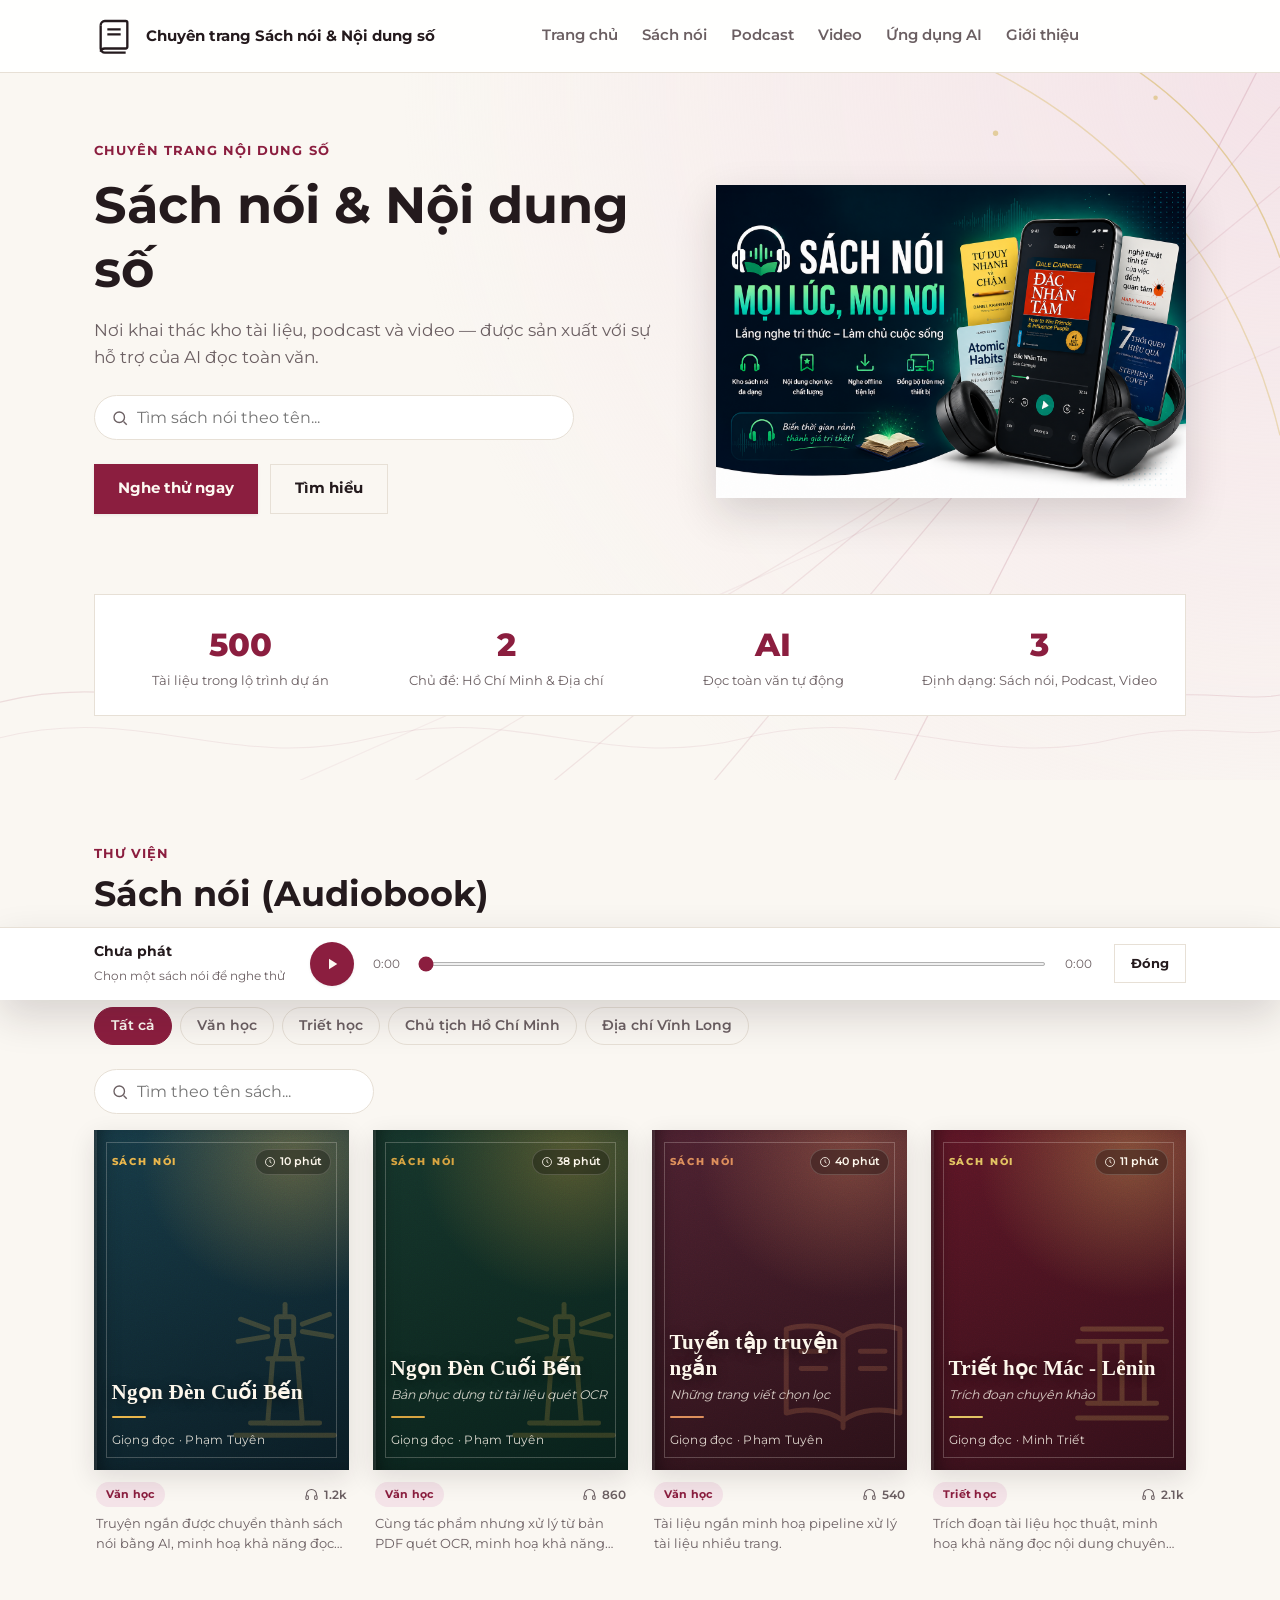
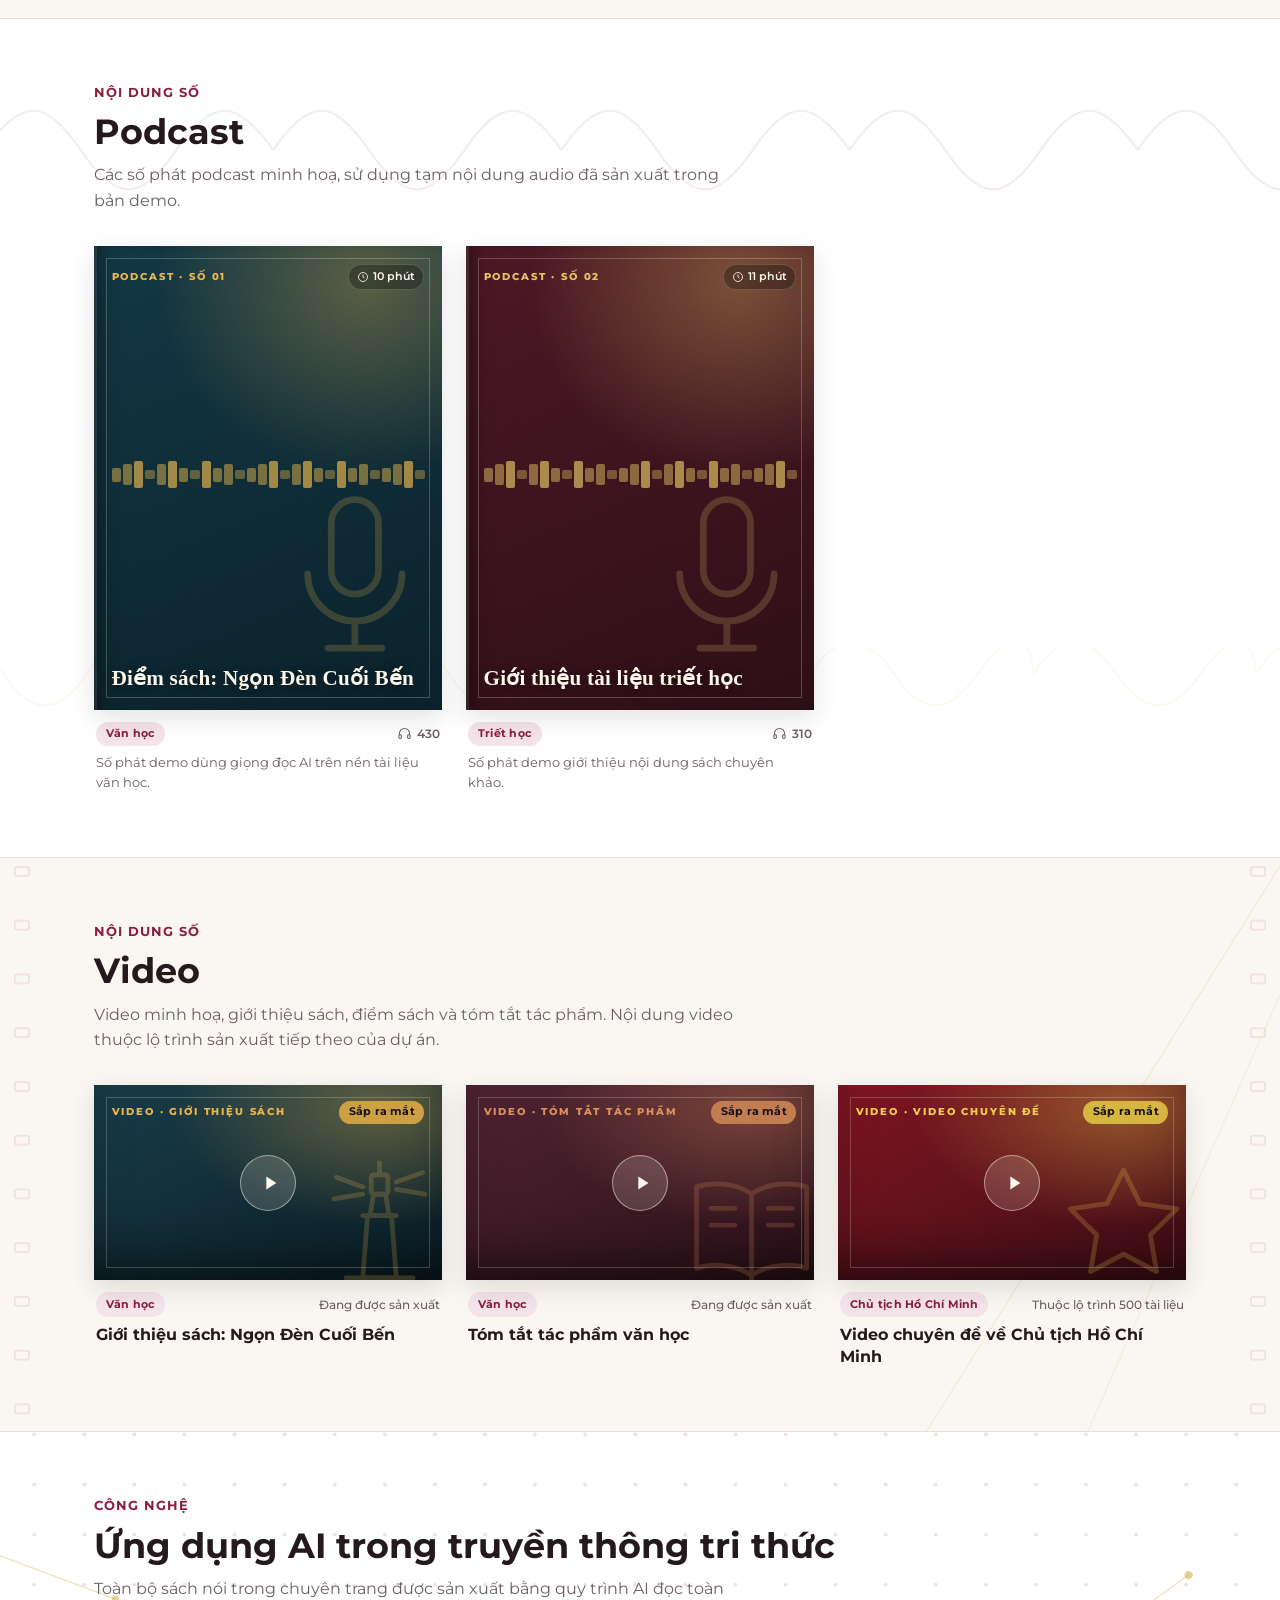
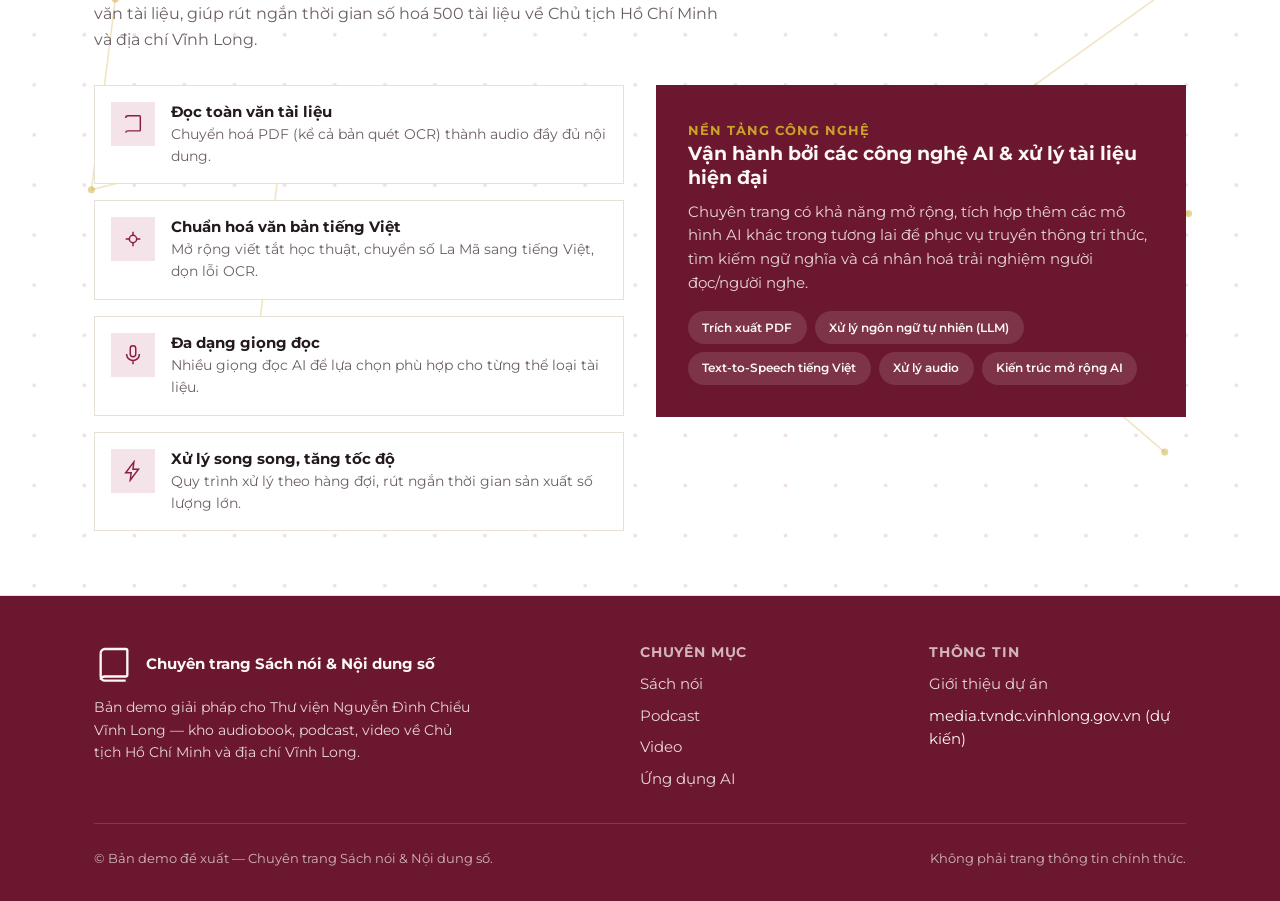
==== commit 1af8d025: "Add book/podcast detail pages via hash-route SPA Clicking an audiobook or podcast card now opens a d" ====
--- a/client/index.html
+++ b/client/index.html
@@ -3,7 +3,7 @@
   <head>
     <meta charset="UTF-8" />
     <meta name="viewport" content="width=device-width, initial-scale=1.0" />
-    <title>Chuyên trang Sách nói & Nội dung số | Thư viện Nguyễn Đình Chiểu Vĩnh Long</title>
+    <title>Chuyên trang Sách nói & Nội dung số</title>
     <meta
       name="description"
       content="Bản demo Chuyên trang Sách nói & Nội dung số: thư viện audiobook, podcast, video và ứng dụng AI đọc toàn văn tài liệu."
@@ -12,6 +12,7 @@
     <link rel="stylesheet" href="assets/css/layout.css" />
     <link rel="stylesheet" href="assets/css/components.css" />
     <link rel="stylesheet" href="assets/css/public.css" />
+    <link rel="stylesheet" href="assets/css/detail.css" />
   </head>
   <body>
     <header class="site-header">
@@ -53,6 +54,8 @@
     </header>
 
     <main>
+      <!-- Trang chủ (danh mục) -->
+      <div id="view-home">
       <!-- HERO -->
       <section class="hero" id="trang-chu">
         <div class="section-bg" aria-hidden="true">
@@ -447,6 +450,11 @@
           </div>
         </div>
       </section> -->
+      </div>
+      <!-- /view-home -->
+
+      <!-- Trang chi tiết (render bằng detail.js) -->
+      <div id="view-detail" hidden></div>
     </main>
 
     <footer class="site-footer">
@@ -519,5 +527,6 @@
     <script src="assets/js/data.js"></script>
     <script src="assets/js/player.js"></script>
     <script src="assets/js/public.js"></script>
+    <script src="assets/js/detail.js"></script>
   </body>
 </html>
--- a/client/assets/css/detail.css
+++ b/client/assets/css/detail.css
@@ -0,0 +1,344 @@
+/* ============================================================
+   Trang chi tiết Sách nói / Podcast (SPA hash route)
+   Chỉ dùng token có sẵn ở base.css — bo góc 0, wine + gold.
+   ============================================================ */
+
+#view-detail[hidden] {
+  display: none;
+}
+
+/* ---------- Hero chi tiết ---------- */
+.detail-hero {
+  position: relative;
+  padding: var(--space-8) 0 var(--space-12);
+  background:
+    radial-gradient(
+      circle at top right,
+      var(--color-primary-light),
+      transparent 60%
+    ),
+    var(--color-bg);
+}
+
+.breadcrumb {
+  display: flex;
+  flex-wrap: wrap;
+  align-items: center;
+  gap: var(--space-2);
+  font-size: 0.8rem;
+  color: var(--color-text-muted);
+  margin-bottom: var(--space-8);
+}
+
+.breadcrumb a {
+  color: var(--color-text-muted);
+  transition: color 0.15s ease;
+}
+
+.breadcrumb a:hover {
+  color: var(--color-primary);
+}
+
+.breadcrumb .sep {
+  opacity: 0.5;
+}
+
+.breadcrumb .current {
+  color: var(--color-text);
+  font-weight: 600;
+}
+
+.detail-hero-grid {
+  display: grid;
+  grid-template-columns: 320px 1fr;
+  gap: var(--space-12);
+  align-items: start;
+}
+
+/* Bìa lớn — tái dùng .book-card/.book-cover */
+.detail-cover {
+  max-width: 320px;
+  width: 100%;
+}
+
+.detail-cover .book-card.is-detail-cover {
+  cursor: pointer;
+}
+
+/* Cột thông tin */
+.detail-info {
+  display: flex;
+  flex-direction: column;
+  align-items: flex-start;
+  gap: var(--space-4);
+}
+
+.detail-info .eyebrow {
+  margin-bottom: calc(-1 * var(--space-2));
+}
+
+.detail-title {
+  font-size: clamp(1.8rem, 1.4rem + 1.8vw, 2.8rem);
+  line-height: 1.15;
+  outline: none;
+}
+
+.detail-subtitle {
+  font-size: 1.05rem;
+  font-style: italic;
+  color: var(--color-text-muted);
+  margin-top: calc(-1 * var(--space-2));
+}
+
+/* Dải chỉ số */
+.detail-stats {
+  display: flex;
+  flex-wrap: wrap;
+  gap: var(--space-3);
+  margin: var(--space-2) 0;
+}
+
+.detail-stat {
+  min-width: 108px;
+  padding: var(--space-3) var(--space-4);
+  border: 1px solid var(--color-border);
+  background: var(--color-surface);
+}
+
+.ds-value {
+  display: block;
+  font-weight: 700;
+  font-size: 1.05rem;
+  line-height: 1.2;
+}
+
+.ds-label {
+  display: block;
+  margin-top: 3px;
+  font-size: 0.7rem;
+  font-weight: 600;
+  text-transform: uppercase;
+  letter-spacing: 0.06em;
+  color: var(--color-text-muted);
+}
+
+.detail-desc {
+  color: var(--color-text-muted);
+  font-size: 1rem;
+  max-width: 560px;
+}
+
+.detail-actions {
+  display: flex;
+  flex-wrap: wrap;
+  gap: var(--space-3);
+  margin-top: var(--space-2);
+}
+
+.detail-actions .btn svg {
+  width: 18px;
+  height: 18px;
+}
+
+.detail-tags {
+  display: flex;
+  flex-wrap: wrap;
+  gap: var(--space-2);
+}
+
+/* ---------- Thân trang: nội dung + liên quan ---------- */
+.detail-body-grid {
+  display: grid;
+  grid-template-columns: 1fr 340px;
+  gap: var(--space-12);
+  align-items: start;
+}
+
+.detail-main .section-head {
+  margin-bottom: var(--space-4);
+}
+
+.detail-longtext {
+  color: var(--color-text-muted);
+  margin-bottom: var(--space-6);
+}
+
+.detail-note {
+  background: var(--color-primary-light);
+  border: 1px solid var(--color-primary);
+  padding: var(--space-4);
+  font-size: 0.88rem;
+  line-height: 1.6;
+  color: var(--color-primary-dark);
+}
+
+/* Sidebar audio liên quan */
+.detail-aside .section-head {
+  margin-bottom: var(--space-4);
+}
+
+.aside-title {
+  font-size: 1.15rem;
+}
+
+.related-list {
+  display: flex;
+  flex-direction: column;
+  gap: var(--space-3);
+}
+
+.related-item {
+  display: flex;
+  align-items: center;
+  gap: var(--space-3);
+  padding: var(--space-3);
+  background: var(--color-surface);
+  border: 1px solid var(--color-border);
+  transition:
+    border-color 0.15s ease,
+    box-shadow 0.15s ease,
+    transform 0.15s ease;
+}
+
+.related-item:hover {
+  border-color: var(--color-primary);
+  box-shadow: var(--shadow-sm);
+  transform: translateY(-1px);
+}
+
+.related-cover {
+  position: relative;
+  flex-shrink: 0;
+  width: 52px;
+  height: 70px;
+  overflow: hidden;
+  isolation: isolate;
+  background:
+    radial-gradient(
+      120% 90% at 78% 8%,
+      color-mix(in srgb, var(--accent) 34%, transparent),
+      transparent 48%
+    ),
+    linear-gradient(158deg, var(--g1), var(--g2));
+  box-shadow: inset 8px 0 16px -12px rgba(0, 0, 0, 0.75);
+}
+
+.related-motif {
+  position: absolute;
+  right: -14%;
+  bottom: -8%;
+  width: 66%;
+  color: var(--accent);
+  opacity: 0.28;
+}
+
+.related-motif svg {
+  width: 100%;
+  height: auto;
+}
+
+.related-info {
+  flex: 1;
+  min-width: 0;
+  display: flex;
+  flex-direction: column;
+  gap: 2px;
+}
+
+.related-kicker {
+  font-size: 0.6rem;
+  font-weight: 800;
+  letter-spacing: 0.14em;
+  text-transform: uppercase;
+  color: var(--color-primary);
+}
+
+.related-title {
+  font-size: 0.9rem;
+  font-weight: 600;
+  line-height: 1.3;
+  color: var(--color-text);
+  display: -webkit-box;
+  -webkit-line-clamp: 2;
+  -webkit-box-orient: vertical;
+  overflow: hidden;
+}
+
+.related-meta {
+  display: inline-flex;
+  align-items: center;
+  gap: 0.3rem;
+  font-size: 0.74rem;
+  color: var(--color-text-muted);
+}
+
+.related-meta svg {
+  width: 13px;
+  height: 13px;
+}
+
+.related-play {
+  flex-shrink: 0;
+  width: 40px;
+  height: 40px;
+  border-radius: 50%;
+  background: var(--color-primary-light);
+  color: var(--color-primary);
+  display: flex;
+  align-items: center;
+  justify-content: center;
+  transition:
+    background 0.15s ease,
+    color 0.15s ease,
+    transform 0.15s ease;
+}
+
+.related-play svg {
+  width: 18px;
+  height: 18px;
+  margin-left: 2px;
+}
+
+.related-item:hover .related-play {
+  background: var(--color-accent);
+  color: #1a1216;
+  transform: scale(1.06);
+}
+
+/* ---------- Responsive ---------- */
+@media (max-width: 900px) {
+  .detail-hero-grid {
+    grid-template-columns: 1fr;
+    gap: var(--space-8);
+  }
+
+  .detail-cover {
+    order: -1;
+    max-width: 260px;
+    margin: 0 auto;
+  }
+
+  .detail-info {
+    align-items: stretch;
+    text-align: left;
+  }
+}
+
+@media (max-width: 860px) {
+  .detail-body-grid {
+    grid-template-columns: 1fr;
+    gap: var(--space-8);
+  }
+}
+
+@media (max-width: 600px) {
+  .detail-stat {
+    flex: 1 1 calc(50% - var(--space-3));
+    min-width: 0;
+  }
+
+  .detail-actions .btn {
+    flex: 1 1 auto;
+    justify-content: center;
+  }
+}
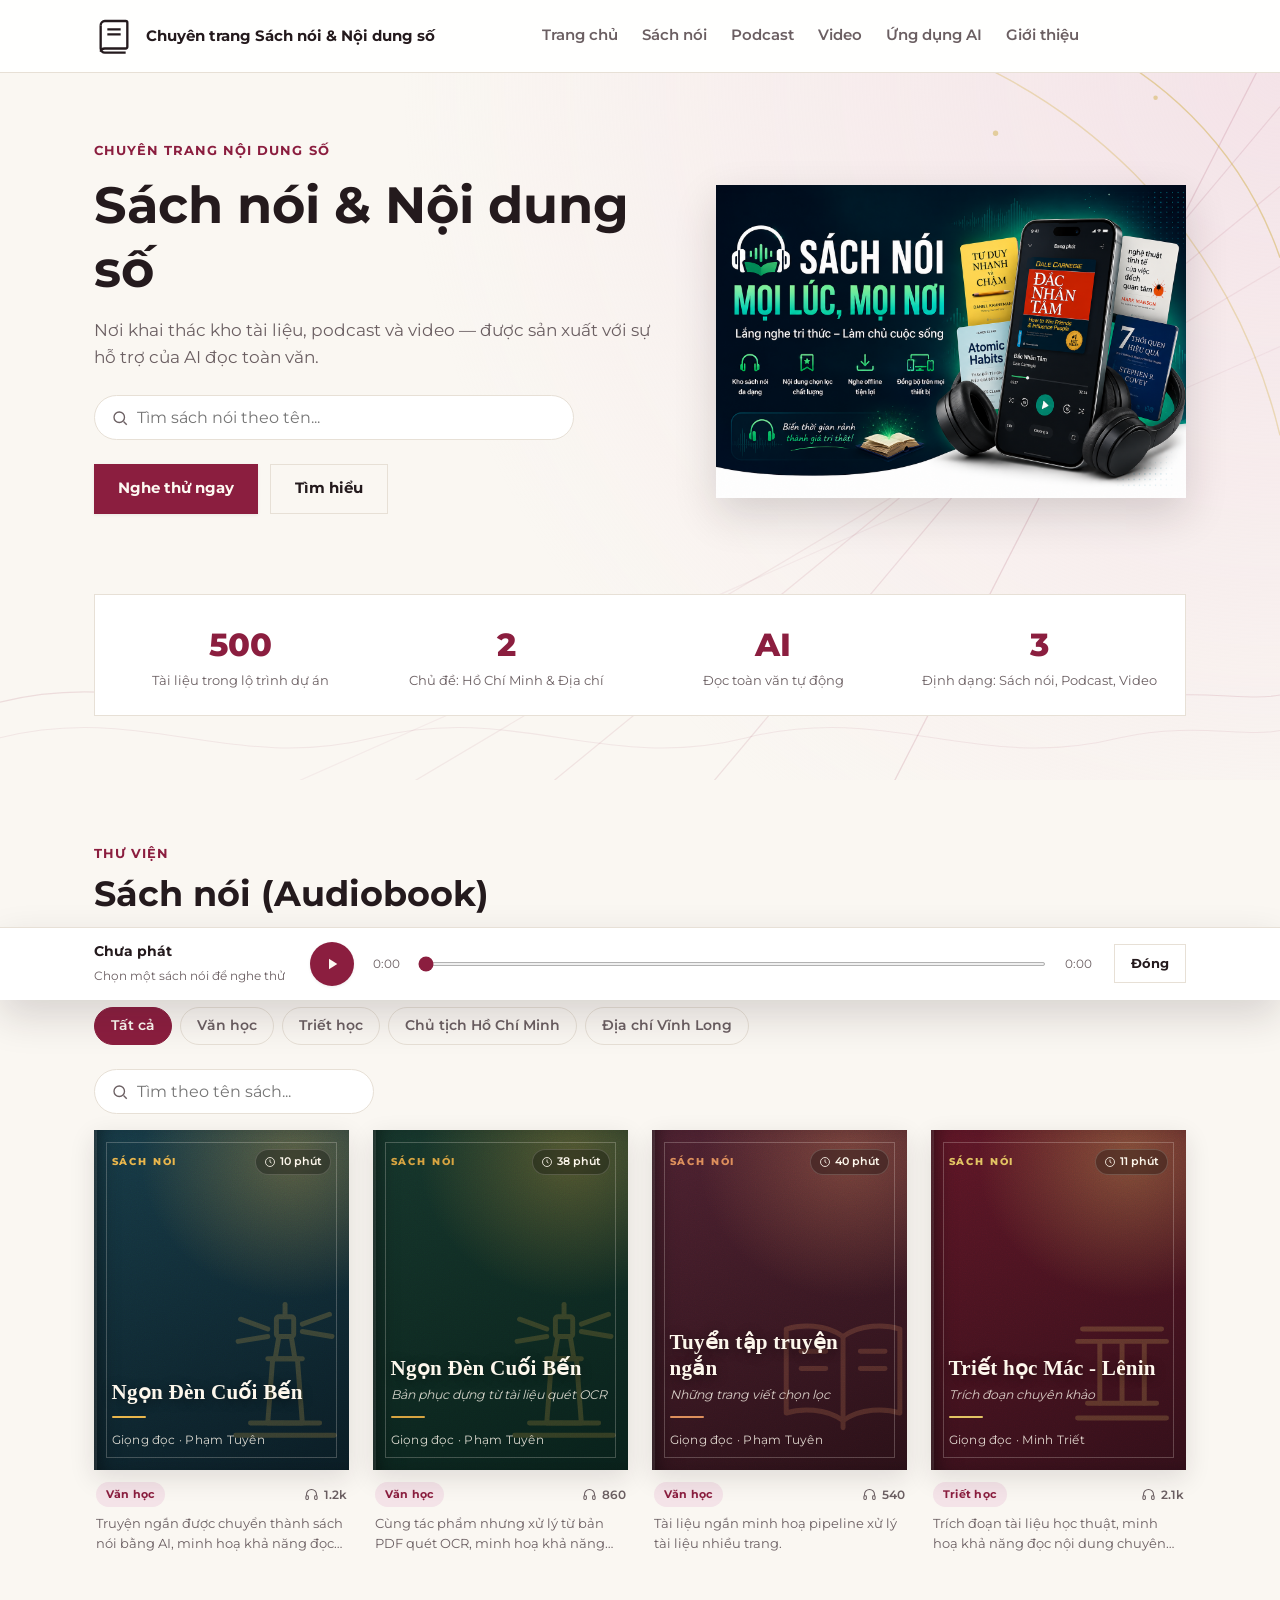
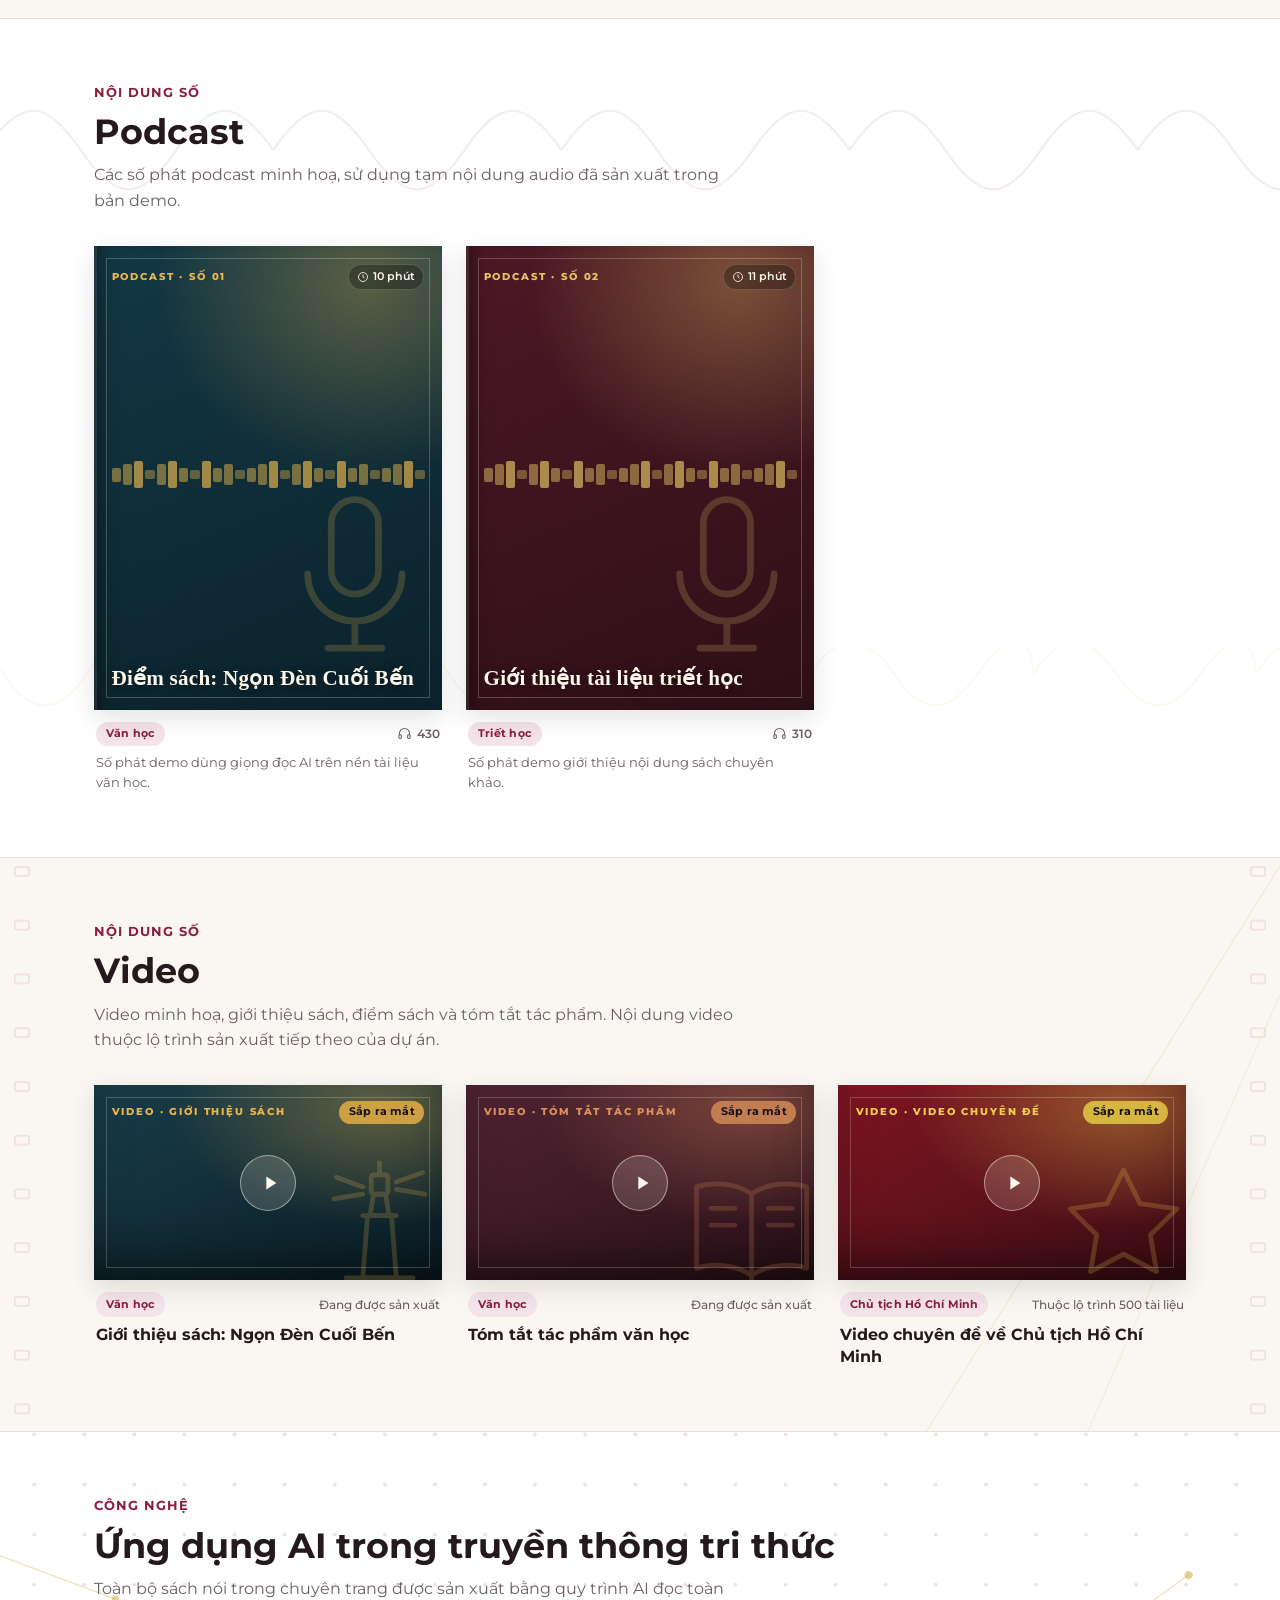
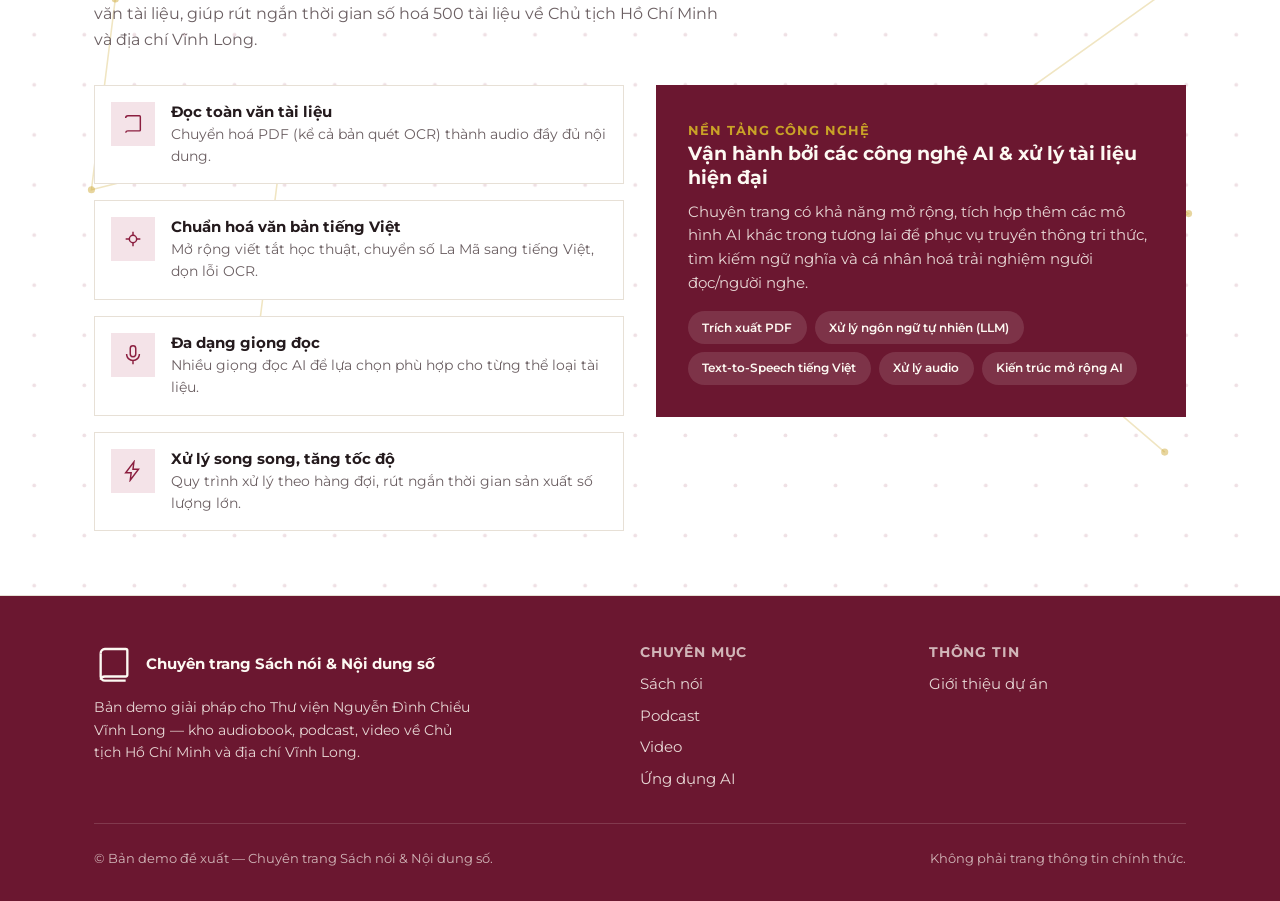
==== commit bc6499cc: "Remove media link from project information" ====
--- a/client/index.html
+++ b/client/index.html
@@ -490,7 +490,6 @@
             <h4>Thông tin</h4>
             <ul>
               <li><a href="#gioi-thieu">Giới thiệu dự án</a></li>
-              <li>media.tvndc.vinhlong.gov.vn (dự kiến)</li>
             </ul>
           </div>
         </div>
